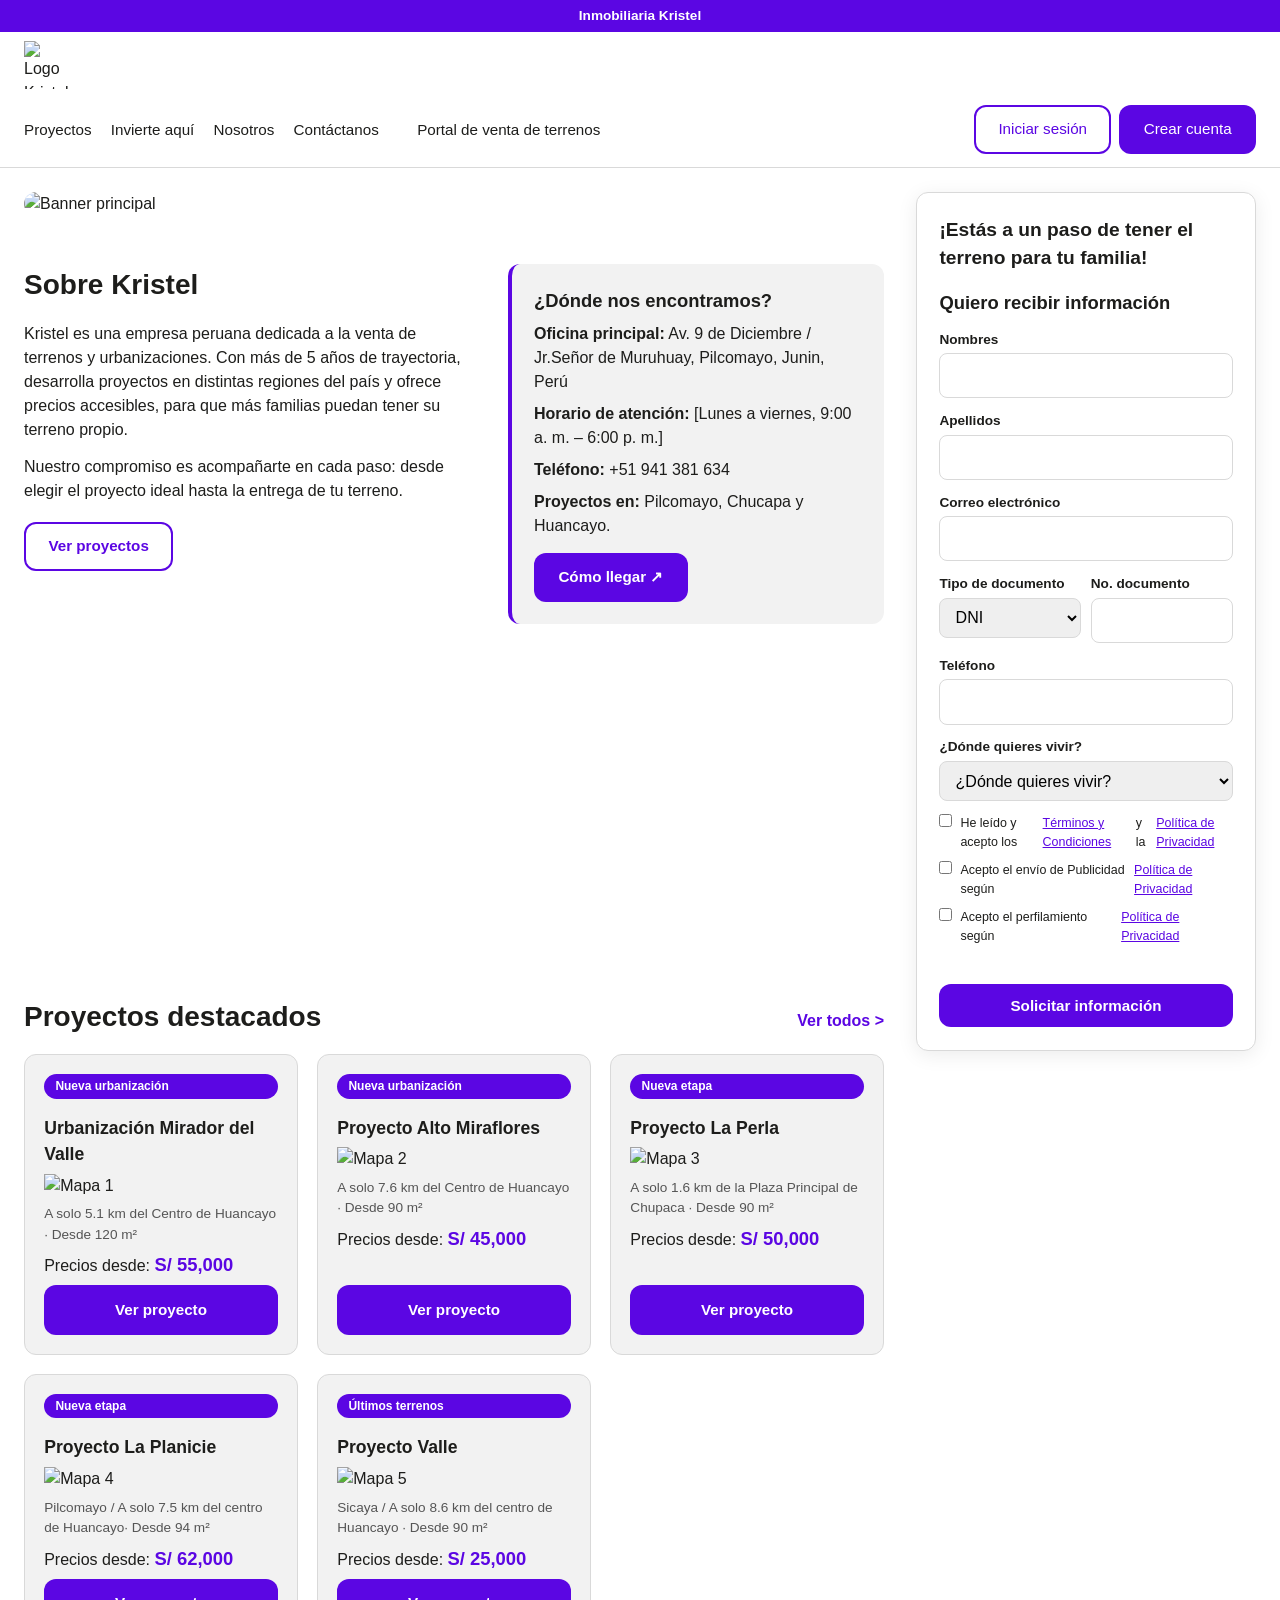
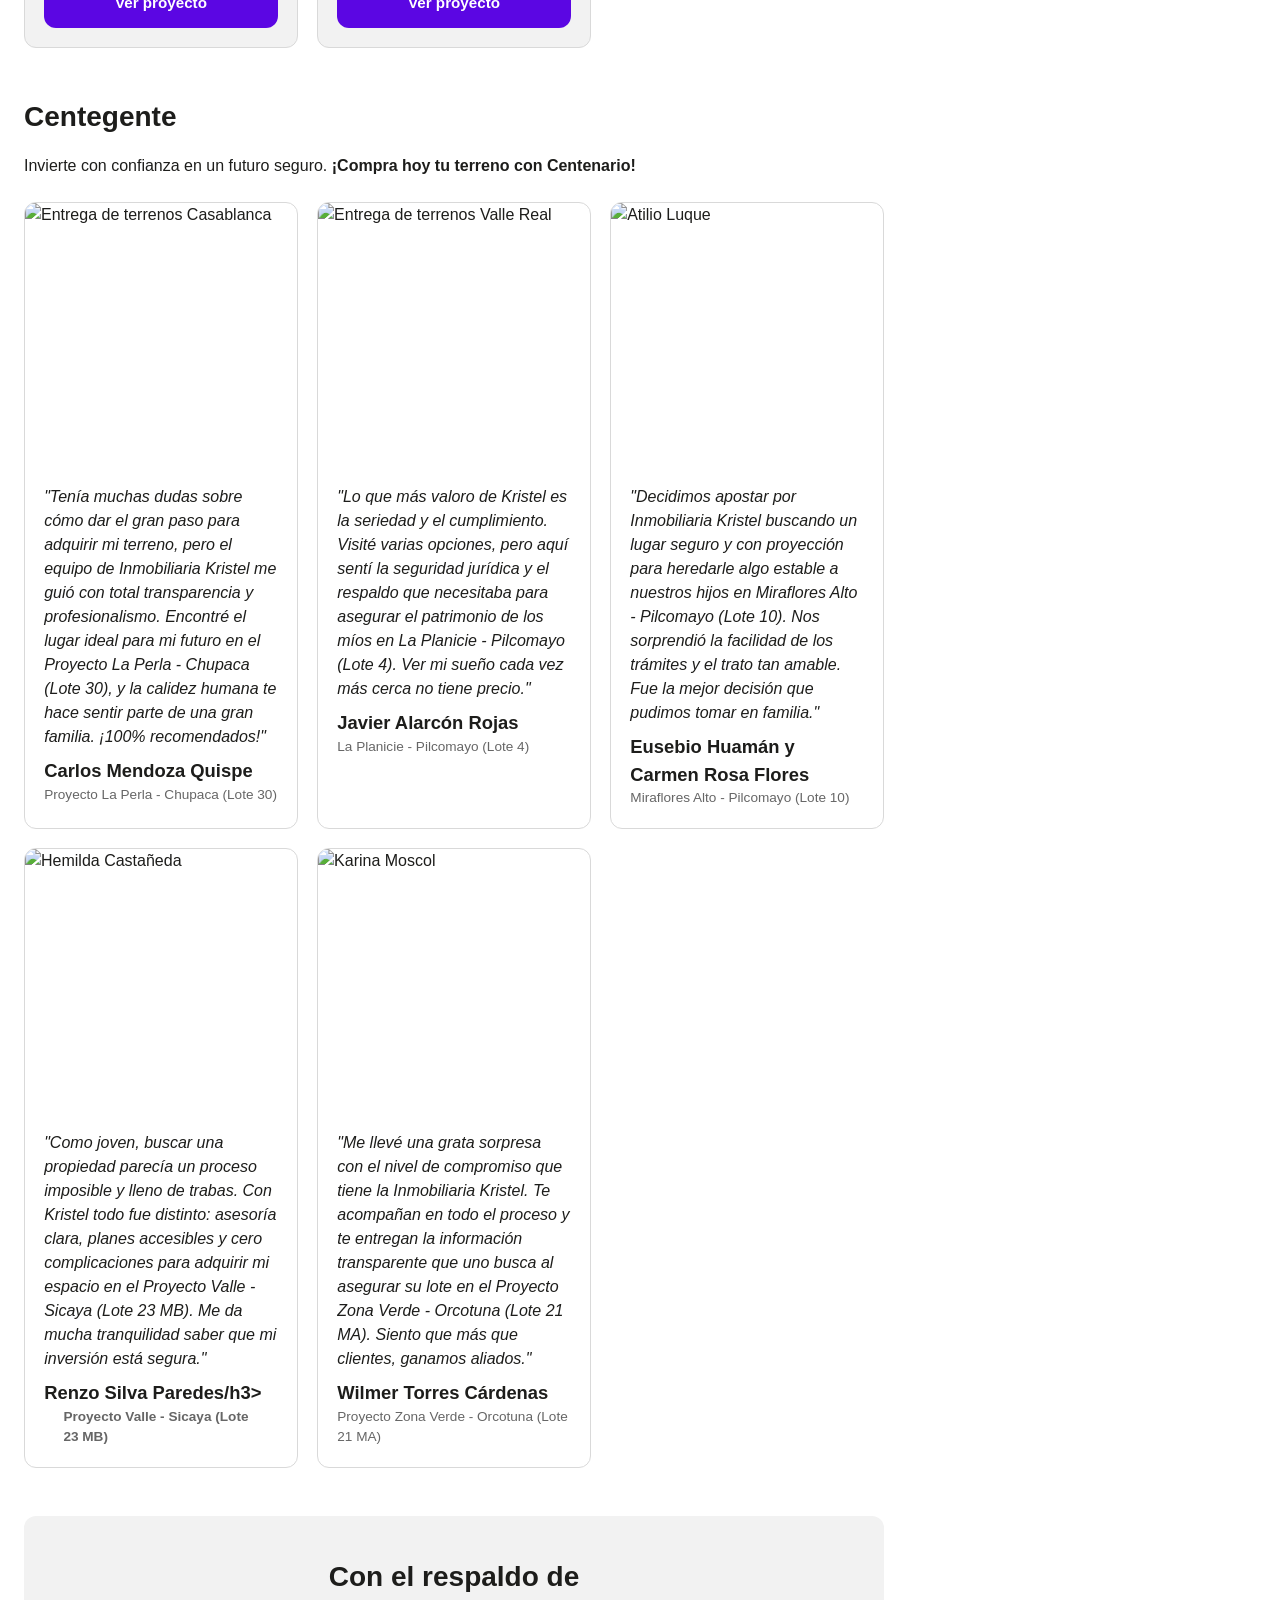
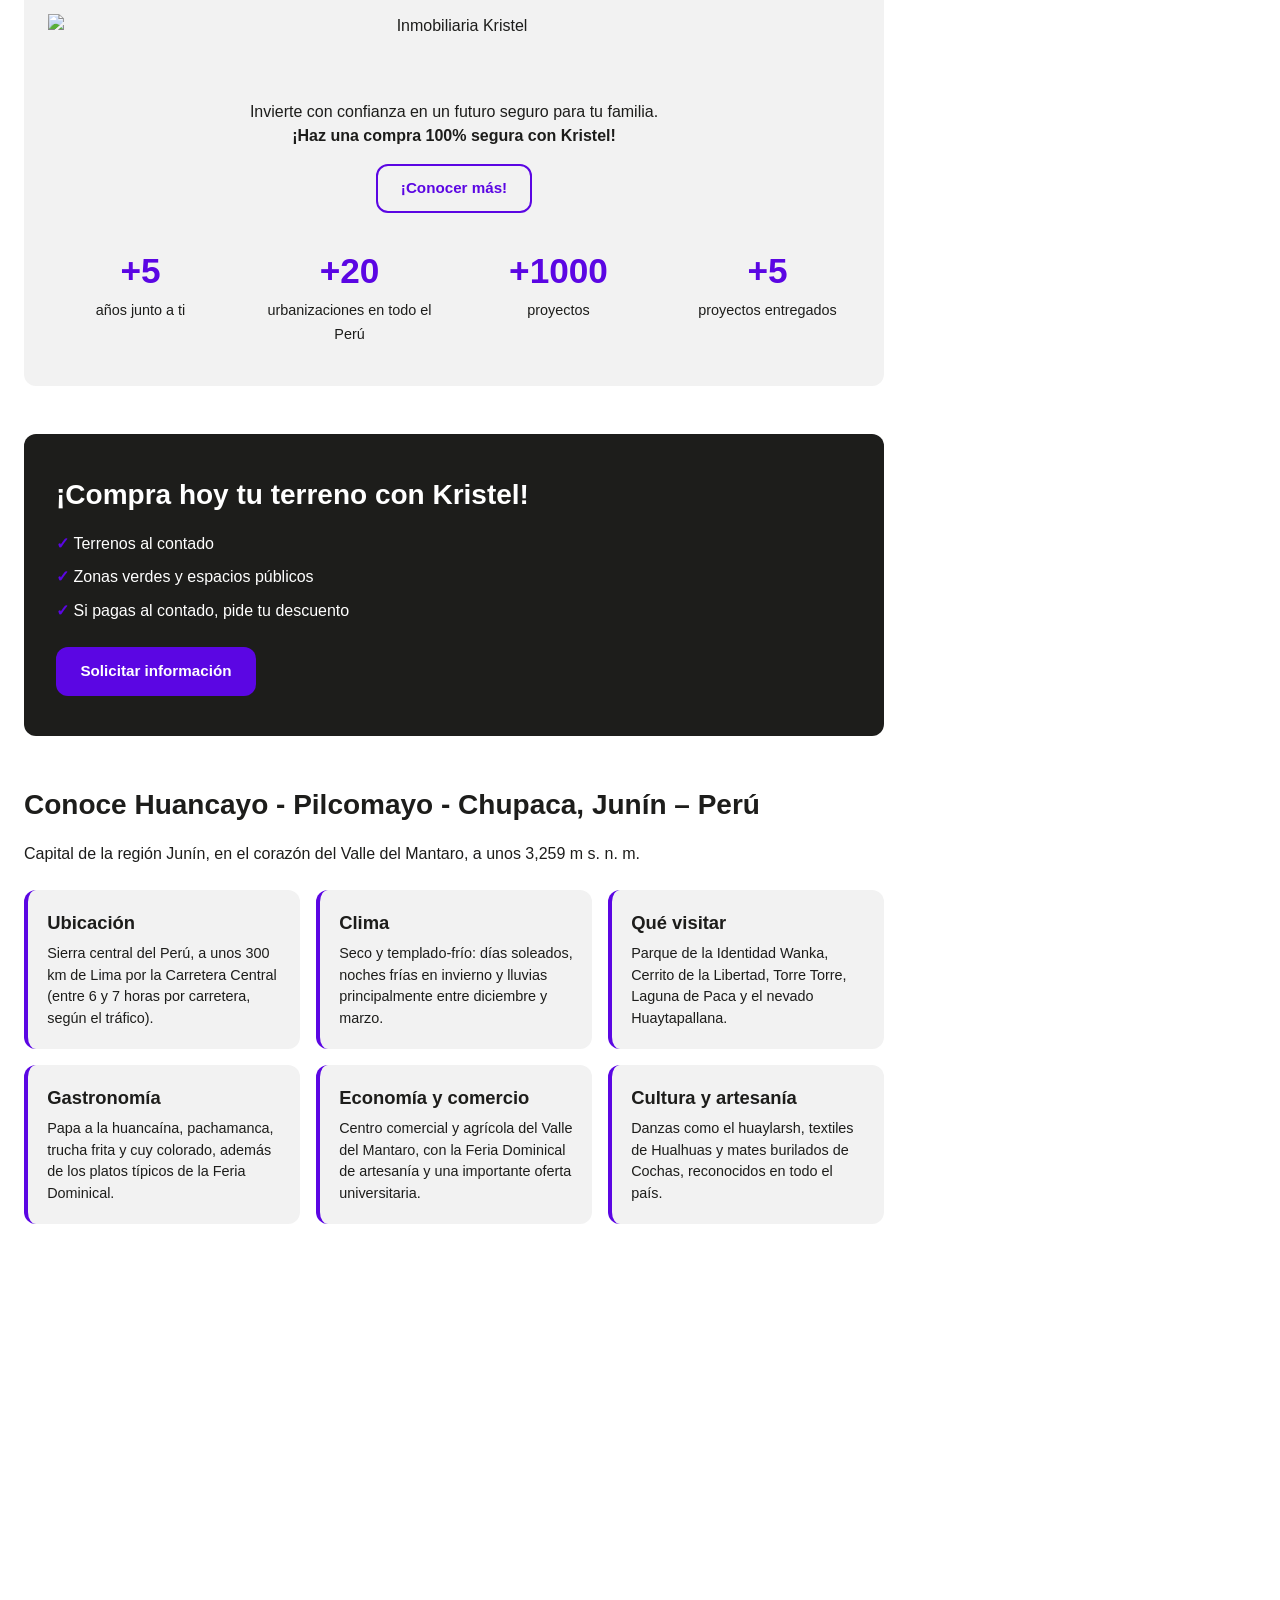
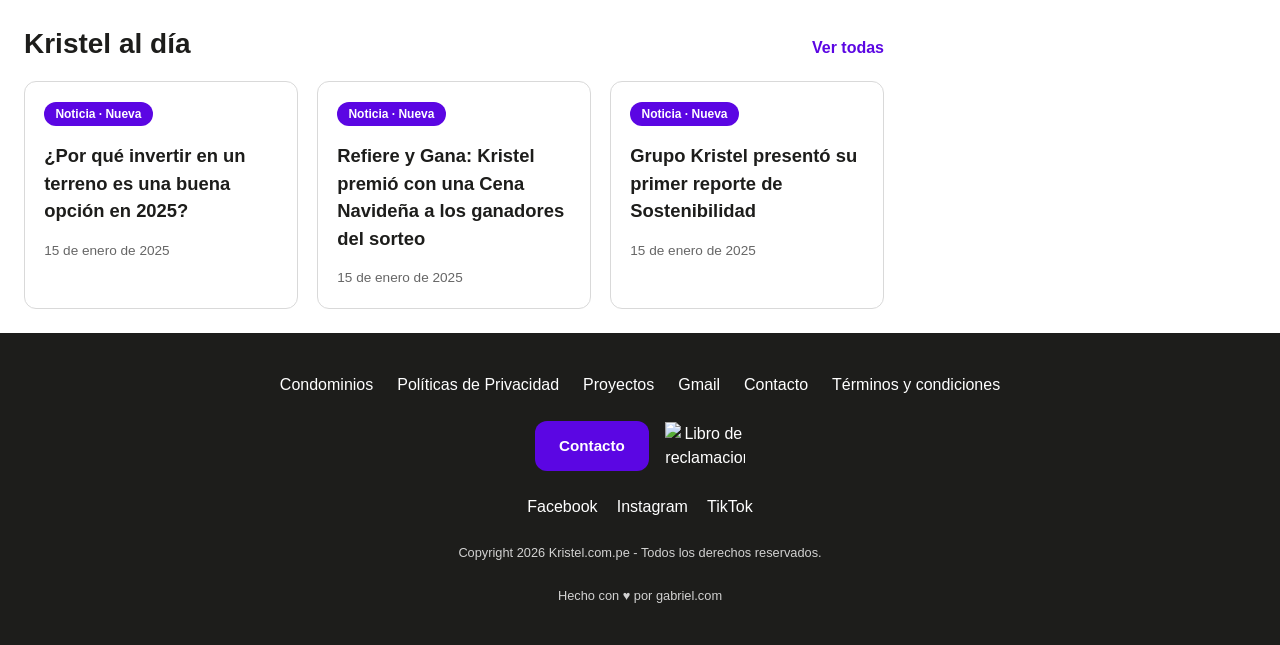
==== index.html @ abc548e9 "Add files via upload" ====
<!DOCTYPE html>
<html lang="es">

<head>
  <meta charset="UTF-8">
  <meta name="viewport" content="width=device-width, initial-scale=1">
  <title>Kristel | Encuentra el Terreno Perfecto para tu Hogar</title>
  <meta name="description" content="¡Busca y encuentra el terreno ideal para construir la casa de tus sueños!">
  <!-- Aquí se enlaza el archivo CSS -->
  <link rel="stylesheet" href="styles.css">
</head>

<body>

  <!-- ============================================================
       1. <header> → CABECERA SUPERIOR
       Parte de arriba de la página: barra promocional + logo.
       En el CSS se controla con: .site-header, .promo-bar, .logo
       ============================================================ -->
  <header class="site-header">

    <!-- 1.1 Barra promocional con el lema "Terrenos con Crédito Directo" -->
    <p class="promo-bar">Inmobiliaria Kristel</p>

    <!-- 1.2 Logo (clic lleva al inicio) -->
    <a class="logo" href="index.html">
      <img src="Assets/Imagenes/logo.png" width="50" height="50" alt="Logo Kristel">
    </a>

    <!-- ============================================================
         2. <nav> → MENÚ DE NAVEGACIÓN PRINCIPAL
         Enlaces a las páginas internas. Cambia el texto o el href
         para editar el menú. CSS: .main-nav, .main-nav a
         ============================================================ -->
    <nav class="main-nav" aria-label="Menú principal">
      <ul>
        <li><a href="proyectos.html">Proyectos</a></li>
        <li><a href="/invierte-aqui/">Invierte aquí</a></li>
        <li><a href="/nosotros/">Nosotros</a></li>
        <li><a href="/contacto/">Contáctanos</a></li>
        <li><a href="/transparencia/"></a></li>
        <li><a href="#">Portal de venta de terrenos</a></li>
      </ul>

      <!-- Botones de acción al final del menú. CSS: .btn, .btn-primary, .btn-outline -->
      <div class="nav-actions">
        <!-- Botones de sesión (los rellena app.js: Iniciar sesión / Crear cuenta / Cerrar sesión) -->
        <span id="nav-session" class="nav-session"></span>
      </div>
    </nav>
  </header>


  <!-- ============================================================
       CONTENEDOR GENERAL: divide la página en 2 columnas
       (izquierda = <main> con las <section>, derecha = <aside>)
       CSS: .layout
       ============================================================ -->
  <div class="layout" id="content">

    <!-- ==========================================================
         <main> → CONTENIDO PRINCIPAL (columna izquierda grande)
         Contiene todas las <section> de la página.
         CSS: .content
         ========================================================== -->
    <main class="content">

      <!-- ========================================================
           3. <section> HERO → BANNER / CARRUSEL PRINCIPAL
           Imágenes grandes de campañas. Cambia las imágenes (src)
           para modificar los banners. CSS: .hero, .hero-slide
           ======================================================== -->
      <section class="hero" aria-label="Banners principales">
        <article class="hero-slide">
          <img src="Assets/Portada/Portada Principal.png" alt="Banner principal" width="50">
        </article>
        <article class="hero-slide">
          <img src="Assets/Portada/Portada 1.png" alt="Campaña internacional">
        </article>
        <article class="hero-slide">
          <img src="Assets/Portada/Portada 2.png" alt="Laderas del Valle">
        </article>
      </section>


      <!-- ========================================================
           4. <section> SOBRE LA EMPRESA → DESCRIPCIÓN Y UBICACIÓN
           Izquierda: breve descripción de Centenario.
           Derecha: dónde se encuentra (dirección, horario, teléfono y mapa).
           Reemplaza los datos entre [CORCHETES] por los reales.
           CSS: .about, .about-text, .about-location, .about-map
           ======================================================== -->
      <section class="about" id="nosotros">

        <!-- 4.1 Descripción de la empresa -->
        <div class="about-text">
          <h2>Sobre Kristel</h2>
          <p>Kristel es una empresa peruana dedicada a la venta de terrenos y urbanizaciones. Con más de 5 años de
            trayectoria, desarrolla proyectos en distintas regiones del país y ofrece precios accesibles, para que más familias puedan tener su terreno propio.</p>
          <p>Nuestro compromiso es acompañarte en cada paso: desde elegir el proyecto ideal hasta la entrega de tu
            terreno.</p>
          <a class="btn btn-outline" href="proyectos.html">Ver proyectos</a>
        </div>

        <!-- 4.2 Ubicación: dirección + botón "Cómo llegar" -->
        <article class="about-location">
          <h3>¿Dónde nos encontramos?</h3>
          <p><strong>Oficina principal:</strong> Av. 9 de Diciembre / Jr.Señor de Muruhuay, Pilcomayo, Junin, Perú</p>
          <p><strong>Horario de atención:</strong> [Lunes a viernes, 9:00 a. m. – 6:00 p. m.]</p>
          <p><strong>Teléfono:</strong> <a href="tel:+51941381634">+51 941 381 634</a></p>
          <p><strong>Proyectos en:</strong> Pilcomayo, Chucapa y Huancayo.</p>
          <!-- Cambia "Lima, Perú" por tu dirección exacta en las 2 líneas siguientes (usa + en lugar de espacios) -->
          <a class="btn btn-primary" href="https://maps.app.goo.gl/7rZfHcP4pFFWTm4w8" target="_blank"
            rel="noopener">Cómo llegar ↗</a>
        </article>

        <!-- 4.3 Mapa de Google Maps -->
        <iframe class="about-map" src="https://www.google.com/maps?q=Av.+9+de+Diciembre+%2F+Jr.Señor+de+Muruhuay,+Pilcomayo,+Junin,+Peru&output=embed" loading="lazy"
          title="Ubicación de Kristel"></iframe>
      </section>


      <!-- ========================================================
           5. <section> PROYECTOS DESTACADOS → TARJETAS DE TERRENOS
           Cada <article> es UNA tarjeta de proyecto (etiqueta,
           nombre, ubicación, área, precio y botón).
           Para añadir un proyecto: copia un <article> completo.
           CSS: .featured, .cards-grid, .project-card, .badge,
                .card-title, .card-meta, .card-price
           ======================================================== -->
      <section class="featured">
        <div class="section-head">
          <h2>Proyectos destacados</h2>
          <a href="proyectos.html">Ver todos &gt;</a>
        </div>

        <div class="cards-grid">

          <!-- Tarjeta 1 -->
          <article class="project-card">
            <span class="badge">Nueva urbanización</span> <!-- Etiqueta de color -->
            <h3 class="card-title">Urbanización Mirador del Valle</h3> <!-- Nombre -->
            <img src="Assets/Imagenes/Urbanización Mirador del Valle.png" alt="Mapa 1">
            <p class="card-meta">A solo 5.1 km del Centro de Huancayo · Desde 120 m²</p> <!-- Ubicación y área -->
            <p class="card-price">Precios desde: <strong>S/ 55,000</strong></p> <!-- Precio -->
            <a class="btn btn-primary" href="proyectos.html">Ver proyecto</a>
          </article>

          <!-- Tarjeta 2 -->
          <article class="project-card">
            <span class="badge">Nueva urbanización</span>
            <h3 class="card-title">Proyecto Alto Miraflores</h3>
            <img src="Assets/Imagenes/Proyecto Alto Miraflores.png" alt="Mapa 2">
            <p class="card-meta">A solo 7.6 km del Centro de Huancayo · Desde 90 m²</p>
            <p class="card-price">Precios desde: <strong>S/ 45,000</strong></p>
            <a class="btn btn-primary" href="proyectos.html">Ver proyecto</a>
          </article>

          <!-- Tarjeta 3 -->
          <article class="project-card">
            <span class="badge">Nueva etapa</span>
            <h3 class="card-title">Proyecto La Perla</h3>
            <img src="Assets/Imagenes/Proyecto La Perla.png" alt="Mapa 3">
            <p class="card-meta">A solo 1.6 km de la Plaza Principal de Chupaca · Desde 90 m²</p>
            <p class="card-price">Precios desde: <strong>S/ 50,000</strong></p>
            <a class="btn btn-primary" href="proyectos.html">Ver proyecto</a>
          </article>

          <!-- Tarjeta 4 -->
          <article class="project-card">
            <span class="badge">Nueva etapa</span>
            <h3 class="card-title">Proyecto La Planicie</h3>
            <img src="Assets/Imagenes/Proyecto La Planicie.png" alt="Mapa 4">
            <p class="card-meta">Pilcomayo / A solo 7.5 km del centro de Huancayo· Desde 94 m²</p>
            <p class="card-price">Precios desde: <strong>S/ 62,000</strong></p>
            <a class="btn btn-primary" href="proyectos.html">Ver proyecto</a>
          </article>

          <!-- Tarjeta 5 -->
          <article class="project-card">
            <span class="badge">Últimos terrenos</span>
            <h3 class="card-title">Proyecto Valle</h3>
            <img src="Assets/Imagenes/Proyecto Valle.png" alt="Mapa 5">
            <p class="card-meta">Sicaya / A solo 8.6 km del centro de Huancayo · Desde 90 m²</p>
            <p class="card-price">Precios desde: <strong>S/ 25,000</strong></p>
            <a class="btn btn-primary" href="proyectos.html">Ver proyecto</a>
          </article>

        </div>
      </section>


      <!-- ========================================================
           6. <section> CENTEGENTE → TESTIMONIOS DE CLIENTES
           Cada <article> es un testimonio (foto, frase, nombre y
           urbanización). CSS: .testimonials, .testimonial, .quote
           ======================================================== -->
      <section class="testimonials">
        <h2>Centegente</h2>
        <p class="section-sub">Invierte con confianza en un futuro seguro. <strong>¡Compra hoy tu terreno con
            Centenario!</strong></p>

        <div class="testimonials-grid">

          <article class="testimonial">
            <img src="Assets/Imagenes/Cliente1.png" alt="Entrega de terrenos Casablanca">
            <blockquote class="quote">"Tenía muchas dudas sobre cómo dar el gran paso para adquirir mi terreno, pero el
              equipo de Inmobiliaria Kristel me guió con total transparencia y profesionalismo. Encontré el lugar ideal
              para mi futuro en el Proyecto La Perla - Chupaca (Lote 30), y la calidez humana te hace sentir parte de
              una gran familia. ¡100% recomendados!"</blockquote>
            <h3>Carlos Mendoza Quispe</h3>
            <p class="testimonial-place">Proyecto La Perla - Chupaca (Lote 30)</p>
          </article>

          <article class="testimonial">
            <img src="Assets/Imagenes/Cliente2.png" alt="Entrega de terrenos Valle Real">
            <blockquote class="quote">"Lo que más valoro de Kristel es la seriedad y el cumplimiento. Visité varias
              opciones, pero aquí sentí la seguridad jurídica y el respaldo que necesitaba para asegurar el patrimonio
              de los míos en La Planicie - Pilcomayo (Lote 4). Ver mi sueño cada vez más cerca no tiene precio."
            </blockquote>
            <h3>Javier Alarcón Rojas</h3>
            <p class="testimonial-place">La Planicie - Pilcomayo (Lote 4)</p>
          </article>

          <article class="testimonial">
            <img src="Assets/Imagenes/Cliente3.png" alt="Atilio Luque">
            <blockquote class="quote">"Decidimos apostar por Inmobiliaria Kristel buscando un lugar seguro y con
              proyección para heredarle algo estable a nuestros hijos en Miraflores Alto - Pilcomayo (Lote 10). Nos
              sorprendió la facilidad de los trámites y el trato tan amable. Fue la mejor decisión que pudimos tomar en
              familia."</blockquote>
            <h3>Eusebio Huamán y Carmen Rosa Flores</h3>
            <p class="testimonial-place">Miraflores Alto - Pilcomayo (Lote 10)</p>
          </article>

          <article class="testimonial">
            <img src="Assets/Imagenes/Cliente4.png" alt="Hemilda Castañeda">
            <blockquote class="quote">"Como joven, buscar una propiedad parecía un proceso imposible y lleno de trabas.
              Con Kristel todo fue distinto: asesoría clara, planes accesibles y cero complicaciones para adquirir mi
              espacio en el Proyecto Valle - Sicaya (Lote 23 MB). Me da mucha tranquilidad saber que mi inversión está
              segura."</blockquote>
            <h3>Renzo Silva Paredes/h3>
              <p class="testimonial-place">Proyecto Valle - Sicaya (Lote 23 MB)</p>
          </article>

          <article class="testimonial">
            <img src="Assets/Imagenes/Cliente5.png" alt="Karina Moscol">
            <blockquote class="quote">"Me llevé una grata sorpresa con el nivel de compromiso que tiene la Inmobiliaria
              Kristel. Te acompañan en todo el proceso y te entregan la información transparente que uno busca al
              asegurar su lote en el Proyecto Zona Verde - Orcotuna (Lote 21 MA). Siento que más que clientes, ganamos
              aliados."</blockquote>
            <h3>Wilmer Torres Cárdenas</h3>
            <p class="testimonial-place">Proyecto Zona Verde - Orcotuna (Lote 21 MA)</p>
          </article>

        </div>
      </section>


      <!-- ========================================================
           7. <section> RESPALDO → "CON EL RESPALDO DE" + CIFRAS
           Logo del grupo, mensaje de confianza y 4 estadísticas.
           CSS: .backing, .stats, .stat
           ======================================================== -->
      <section class="backing">
        <h2>Con el respaldo de</h2>
        <img class="backing-logo" src="Assets/Imagenes/Logo.png" alt="Inmobiliaria Kristel">
        <p>Invierte con confianza en un futuro seguro para tu familia.<br>
          <strong>¡Haz una compra 100% segura con Kristel!</strong>
        </p>
        <a class="btn btn-outline" href="/">¡Conocer más!</a>

        <!-- Cifras: cambia el número (<strong>) y la descripción (<span>) -->
        <div class="stats">
          <article class="stat"><strong>+5</strong><span>años junto a ti</span></article>
          <article class="stat"><strong>+20</strong><span>urbanizaciones en todo el Perú</span></article>
          <article class="stat"><strong>+1000</strong><span>proyectos</span></article>
          <article class="stat"><strong>+5</strong><span>proyectos entregados</span></article>
        </div>
      </section>


      <!-- ========================================================
           8. <section> CTA → LLAMADO A LA ACCIÓN "COMPRA HOY"
           Lista de beneficios + botón. CSS: .cta, .benefits
           ======================================================== -->
      <section class="cta">
        <h2>¡Compra hoy tu terreno con Kristel!</h2>
        <ul class="benefits">
          <li>Terrenos al contado</li>
          <li>Zonas verdes y espacios públicos</li>
          <li>Si pagas al contado, pide tu descuento</li>
        </ul>
        <a class="btn btn-primary" href="#registrate">Solicitar información</a>
      </section>

      <!-- ========================================================
           8.1 <section> HUANCAYO → INFORMACIÓN DE HUANCAYO, JUNÍN, PERÚ
           Cada <article class="info-card"> es un recuadro de datos:
           edita el texto o copia un recuadro para añadir más.
           CSS: .huancayo, .huancayo-grid, .info-card, .mapa-huancayo
           ======================================================== -->
      <section class="huancayo" id="huancayo">
        <h2>Conoce Huancayo - Pilcomayo - Chupaca, Junín – Perú</h2>
        <p class="section-sub">Capital de la región Junín, en el corazón del Valle del Mantaro, a unos 3,259 m s. n. m.
        </p>

        <div class="huancayo-grid">
          <article class="info-card">
            <h3>Ubicación</h3>
            <p>Sierra central del Perú, a unos 300 km de Lima por la Carretera Central (entre 6 y 7 horas por carretera,
              según el tráfico).</p>
          </article>
          <article class="info-card">
            <h3>Clima</h3>
            <p>Seco y templado-frío: días soleados, noches frías en invierno y lluvias principalmente entre diciembre y
              marzo.</p>
          </article>
          <article class="info-card">
            <h3>Qué visitar</h3>
            <p>Parque de la Identidad Wanka, Cerrito de la Libertad, Torre Torre, Laguna de Paca y el nevado
              Huaytapallana.</p>
          </article>
          <article class="info-card">
            <h3>Gastronomía</h3>
            <p>Papa a la huancaína, pachamanca, trucha frita y cuy colorado, además de los platos típicos de la Feria
              Dominical.</p>
          </article>
          <article class="info-card">
            <h3>Economía y comercio</h3>
            <p>Centro comercial y agrícola del Valle del Mantaro, con la Feria Dominical de artesanía y una importante
              oferta universitaria.</p>
          </article>
          <article class="info-card">
            <h3>Cultura y artesanía</h3>
            <p>Danzas como el huaylarsh, textiles de Hualhuas y mates burilados de Cochas, reconocidos en todo el país.
            </p>
          </article>
        </div>

        <!-- Mapa de Huancayo (Google Maps) -->
        <iframe class="mapa-huancayo" src="https://www.google.com/maps?q=Huancayo,+Junin,+Peru&output=embed"
          loading="lazy" title="Mapa de Huancayo, Junín"></iframe>
      </section>


      <!-- ========================================================
           9. <section> BLOG → "CENTENARIO AL DÍA" (NOTICIAS)
           Cada <article> es una noticia. CSS: .news, .news-card
           ======================================================== -->
      <section class="news">
        <div class="section-head">
          <h2>Kristel al día</h2>
          <a href="/blog">Ver todas</a>
        </div>

        <div class="news-grid">
          <article class="news-card">
            <span class="badge">Noticia · Nueva</span>
            <h3><a href="/por-que-invertir-en-un-terreno-es-una-buena-opcion-en-2025/">¿Por qué invertir en un terreno
                es una buena opción en 2025?</a></h3>
            <time datetime="2025-01-15">15 de enero de 2025</time>
          </article>

          <article class="news-card">
            <span class="badge">Noticia · Nueva</span>
            <h3><a
                href="/refiere-y-gana-kristel-premio-con-una-cena-navidena-a-los-ganadores-del-sorteo-del-programa-referidos/">Refiere
                y Gana: Kristel premió con una Cena Navideña a los ganadores del sorteo</a></h3>
            <time datetime="2025-01-15">15 de enero de 2025</time>
          </article>

          <article class="news-card">
            <span class="badge">Noticia · Nueva</span>
            <h3><a
                href="/grupo-kristel-presento-su-primer-reporte-de-sostenibilidad-un-hito-en-el-inicio-de-un-camino-aun-mas-ambicioso/">Grupo
                Kristel presentó su primer reporte de Sostenibilidad</a></h3>
            <time datetime="2025-01-15">15 de enero de 2025</time>
          </article>
        </div>
      </section>

    </main>


    <!-- ==========================================================
         10. <aside> → BARRA LATERAL DERECHA: FORMULARIO
         "Quiero recibir información". En la web real aparece sobre
         el banner. Se queda fija al bajar (sticky).
         CSS: .sidebar, .lead-form, .form-field, .form-check
         ========================================================== -->
    <aside class="sidebar" id="registrate">
      <article class="lead-form-box">
        <h2>¡Estás a un paso de tener el terreno para tu familia!</h2>

        <!-- PASO 1: datos personales -->
        <form class="lead-form" id="form-solicitud" action="#" method="post">
          <h3>Quiero recibir información</h3>

          <div class="form-field">
            <label for="nombres">Nombres</label>
            <input type="text" id="nombres" name="nombres" required>
          </div>

          <div class="form-field">
            <label for="apellidos">Apellidos</label>
            <input type="text" id="apellidos" name="apellidos" required>
          </div>

          <div class="form-field">
            <label for="correo">Correo electrónico</label>
            <input type="email" id="correo" name="correo" required>
          </div>

          <div class="form-row">
            <div class="form-field">
              <label for="tipo-doc">Tipo de documento</label>
              <select id="tipo-doc" name="tipo-doc">
                <option>DNI</option>
                <option>CARNET DE EXTRANJERÍA</option>
                <option>Pasaporte</option>
                <option>P.T.P.</option>
              </select>
            </div>
            <div class="form-field">
              <label for="documento">No. documento</label>
              <input type="text" id="documento" name="documento" required>
            </div>
          </div>

          <div class="form-field">
            <label for="telefono">Teléfono</label>
            <input type="tel" id="telefono" name="telefono" required>
          </div>

          <div class="form-field">
            <label for="lugar">¿Dónde quieres vivir?</label>
            <select id="lugar" name="lugar">
              <option value="">¿Dónde quieres vivir?</option>
              <option>Pilcomayo (Km75) - Proyecto La Planicie</option>
              <option>Chupaca (Km77.5) - Proyecto valle</option>
              <option>Huancayo (Km78) - Proyecto Mirador del Valle</option>
            </select>
          </div>

          <!-- Casillas legales -->
          <label class="form-check">
            <input type="checkbox" name="terminos" required>
            He leído y acepto los <a href="terminos.html">Términos y Condiciones</a> y
            la <a href="terminos.html">Política de Privacidad</a>
          </label>

          <label class="form-check">
            <input type="checkbox" name="publicidad">
            Acepto el envío de Publicidad según <a href="terminos.html">Política de
              Privacidad</a>
          </label>

          <label class="form-check">
            <input type="checkbox" name="perfilamiento">
            Acepto el perfilamiento según <a href="terminos.html">Política de
              Privacidad</a>
          </label>

          <p class="msg" id="msg-solicitud" role="status"></p>
          <button type="submit" class="btn btn-primary btn-block">Solicitar información</button>
        </form>

      </article>
    </aside>

  </div><!-- /.layout -->


  <!-- ============================================================
       11. <footer> → PIE DE PÁGINA
       Enlaces útiles, redes sociales, libro de reclamaciones y
       derechos de autor. CSS: .site-footer, .footer-links,
       .social, .copyright
       ============================================================ -->
  <footer class="site-footer">

    <!-- 11.1 Enlaces del pie -->
    <nav class="footer-links" aria-label="Enlaces del pie de página">
      <ul>
        <li><a href="proyectos.html">Condominios</a></li>
        <li><a href="terminos.html">Políticas de Privacidad</a></li>
        <li><a href="proyectos.html">Proyectos</a></li>
        <li><a href="mailto:qmagaly113@gmail.com">Gmail</a></li>
        <li><a href="tel:+51941381634">Contacto</a></li>
        <li><a href="terminos.html">Términos y condiciones</a></li>
      </ul>
    </nav>

    <!-- 11.2 Botón contacto + Libro de reclamaciones -->
    <div class="footer-actions">
      <a class="btn btn-primary" href="tel:+51941381634">Contacto</a>
      <a href="terminos.html">
        <img src="https://centenario.com.pe/wp-content/uploads/2025/03/libro-reclamaciones.png"
          alt="Libro de reclamaciones" width="80 px">
      </a>
    </div>

    <!-- 11.3 Redes sociales -->
    <div class="social">
      <a href="https://www.facebook.com/share/1HGyetrwru/">Facebook</a>
      <a href="#">Instagram</a>
      <a href="https://www.tiktok.com/@kristelinmobiliaria?_r=1&_t=ZS-9AurXd7ms5q">TikTok</a>
    </div>

    <!-- 11.4 Derechos de autor y créditos -->
    <p class="copyright">Copyright 2026 Kristel.com.pe - Todos los derechos reservados.</p>
    <p class="copyright">Hecho con ♥ por gabriel.com</p>
  </footer>

  <script src="app.js"></script>
</body>

</html>
---- styles.css ----
/* ==================================================================
   styles.css — Estilos de la página Centenario (reconstrucción)
   Cada bloque indica QUÉ es y A QUÉ PARTE DEL HTML afecta.
   Los colores y medidas principales están en las VARIABLES (:root):
   cámbialas ahí y se actualiza toda la página.
   ================================================================== */


/* ------------------------------------------------------------------
   0. VARIABLES GLOBALES  →  afecta a TODA la página
   Cambia aquí colores, tipografía y ancho. (Los valores son
   aproximados: ajústalos a los colores exactos de tu marca.)
   ------------------------------------------------------------------ */
:root {
  --color-primario: #5b06e3;      /* Botones principales y acentos */
  --color-primario-hover: #5b06e3;/* Botón principal al pasar el mouse */
  --color-oscuro: #1d1d1b;        /* Texto principal y footer */
  --color-gris: #f2f2f2;          /* Fondos suaves (secciones, tarjetas) */
  --color-borde: #d9d9d9;         /* Líneas y bordes */
  --color-blanco: #ffffff;
  --fuente: "Poppins", "Segoe UI", Arial, sans-serif;
  --ancho-max: 1280px;            /* Ancho máximo del contenido */
  --radio: 12px;                  /* Redondeo de tarjetas y botones */
}


/* ------------------------------------------------------------------
   1. RESET Y BASE  →  afecta a <html>, <body> y todos los elementos
   Quita márgenes por defecto y define la tipografía general.
   ------------------------------------------------------------------ */
*, *::before, *::after { box-sizing: border-box; margin: 0; padding: 0; }

body {
  font-family: var(--fuente);
  color: var(--color-oscuro);
  background: var(--color-blanco);
  line-height: 1.5;
}

img { max-width: 100%; height: auto; display: block; }
a   { color: inherit; text-decoration: none; }
ul  { list-style: none; }

h2 { font-size: 1.75rem; margin-bottom: 1rem; }  /* Títulos de sección */
h3 { font-size: 1.15rem; }                       /* Títulos de tarjeta */


/* ------------------------------------------------------------------
   2. BOTONES  →  afecta a todos los <a class="btn"> y <button class="btn">
   (menú, tarjetas, formulario, CTA y footer)
   ------------------------------------------------------------------ */
.btn {
  display: inline-block;
  padding: 0.7rem 1.4rem;
  border-radius: var(--radio);
  font-weight: 600;
  font-size: 0.95rem;
  border: 2px solid transparent;
  cursor: pointer;
  text-align: center;
  transition: background 0.2s, color 0.2s;
}
.btn-primary { background: var(--color-primario); color: var(--color-blanco); }
.btn-primary:hover { background: var(--color-primario-hover); }

.btn-outline { background: transparent; color: var(--color-primario); border-color: var(--color-primario); }
.btn-outline:hover { background: var(--color-primario); color: var(--color-blanco); }

.btn-block { display: block; width: 100%; }   /* Botón de ancho completo (formulario) */


/* ------------------------------------------------------------------
   3. ENCABEZADOS DE SECCIÓN  →  <div class="section-head">
   Fila con el título a la izquierda y "Ver todos" a la derecha.
   ------------------------------------------------------------------ */
.section-head {
  display: flex;
  justify-content: space-between;
  align-items: baseline;
  gap: 1rem;
}
.section-head a { color: var(--color-primario); font-weight: 600; }
.section-sub   { margin-bottom: 1.5rem; }


/* ------------------------------------------------------------------
   4. ETIQUETAS (badges)  →  <span class="badge">
   Las etiquetas "Nueva etapa", "Últimos terrenos", "Agotado", etc.
   ------------------------------------------------------------------ */
.badge {
  display: inline-block;
  padding: 0.2rem 0.7rem;
  border-radius: 999px;
  background: var(--color-primario);
  color: var(--color-blanco);
  font-size: 0.75rem;
  font-weight: 600;
  margin-bottom: 0.6rem;
}
.badge-sold { background: #777; }   /* Etiqueta gris para "Agotado" */


/* ==================================================================
   5. <header class="site-header"> → CABECERA
   ================================================================== */
.site-header {
  position: sticky;      /* Se queda fija arriba al hacer scroll */
  top: 0;
  z-index: 100;
  background: var(--color-blanco);
  border-bottom: 1px solid var(--color-borde);
}

/* 5.1 Barra promocional "Terrenos con Crédito Directo" */
.promo-bar {
  background: var(--color-primario);
  color: var(--color-blanco);
  text-align: center;
  font-size: 0.85rem;
  font-weight: 600;
  padding: 0.35rem 1rem;
}

/* 5.2 Logo */
.logo { display: inline-block; padding: 0.6rem 1.5rem; }
.logo img { height: 48px; width: auto; }


/* ==================================================================
   6. <nav class="main-nav"> → MENÚ PRINCIPAL
   ================================================================== */
.main-nav {
  display: flex;
  flex-wrap: wrap;
  align-items: center;
  justify-content: space-between;
  gap: 1rem;
  padding: 0 1.5rem 0.8rem;
}
.main-nav ul { display: flex; flex-wrap: wrap; gap: 1.2rem; }   /* Enlaces en fila */
.main-nav a  { font-weight: 500; font-size: 0.95rem; }
.main-nav ul a:hover { color: var(--color-primario); }

/* Botones "Paga tu 1ra Cuota" y "¡Regístrate AQUÍ!" */
.nav-actions { display: flex; gap: 0.6rem; }


/* ==================================================================
   7. .layout → CONTENEDOR DE 2 COLUMNAS
   Izquierda: <main class="content">  |  Derecha: <aside class="sidebar">
   ================================================================== */
.layout {
  max-width: var(--ancho-max);
  margin: 0 auto;
  padding: 1.5rem;
  display: grid;
  grid-template-columns: minmax(0, 1fr) 340px;   /* contenido flexible + 340px de lateral */
  gap: 2rem;
  align-items: start;
}

.content { display: flex; flex-direction: column; gap: 3rem; }  /* Espacio entre secciones */


/* ==================================================================
   8. <section class="hero"> → BANNERS PRINCIPALES
   Las imágenes se muestran una a una, deslizando horizontalmente.
   (Para un carrusel automático necesitarías JavaScript o una librería.)
   ================================================================== */
.hero {
  display: flex;
  overflow-x: auto;
  scroll-snap-type: x mandatory;   /* Cada banner "encaja" al deslizar */
  border-radius: var(--radio);
}
.hero-slide { flex: 0 0 100%; scroll-snap-align: start; }
.hero-slide img { width: 100%; object-fit: cover; }


/* ==================================================================
   9. <section class="about"> → SOBRE LA EMPRESA Y UBICACIÓN
   Texto a la izquierda, datos de ubicación a la derecha y mapa abajo.
   ================================================================== */
.about {
  display: grid;
  grid-template-columns: 1.2fr 1fr;      /* texto un poco más ancho que la ubicación */
  gap: 1.5rem 2rem;
  align-items: start;
}

/* 4.1 Descripción de la empresa  →  <div class="about-text"> */
.about-text p { margin-bottom: 0.8rem; }
.about-text .btn { margin-top: 0.4rem; }

/* 4.2 Recuadro de ubicación  →  <article class="about-location"> */
.about-location {
  background: var(--color-gris);
  border-left: 4px solid var(--color-primario);
  border-radius: var(--radio);
  padding: 1.4rem;
  display: grid;
  gap: 0.5rem;
}
.about-location .btn { justify-self: start; margin-top: 0.4rem; }   /* Botón "Cómo llegar" */

/* 4.3 Mapa de Google Maps  →  <iframe class="about-map"> */
.about-map {
  grid-column: 1 / -1;                   /* Ocupa todo el ancho, debajo de las 2 columnas */
  width: 100%;
  height: 300px;
  border: 0;

  border-radius: var(--radio);
}

/* En celular: una sola columna */
@media (max-width: 760px) {
  .about { grid-template-columns: 1fr; }
}


/* ==================================================================
   10. <section class="featured"> → PROYECTOS DESTACADOS
   ================================================================== */
.cards-grid {
  display: grid;
  grid-template-columns: repeat(auto-fill, minmax(240px, 1fr));  /* Se adapta al ancho */
  gap: 1.2rem;
}

/* Cada tarjeta de proyecto = <article class="project-card"> */
.project-card {
  display: flex;
  flex-direction: column;
  gap: 0.4rem;
  padding: 1.2rem;
  background: var(--color-gris);
  border: 1px solid var(--color-borde);
  border-radius: var(--radio);
}
.project-card .btn { margin-top: auto; }          /* Empuja el botón al fondo de la tarjeta */
.project-card.is-sold { opacity: 0.6; }           /* Tarjeta agotada, más apagada */

.card-title { font-size: 1.1rem; }                /* Nombre del proyecto */
.card-meta  { font-size: 0.85rem; color: #555; }  /* Ubicación y m² */
.card-price strong { color: var(--color-primario); font-size: 1.15rem; }  /* Precio */


/* ==================================================================
   11. <section class="testimonials"> → CENTEGENTE (TESTIMONIOS)
   ================================================================== */
.testimonials-grid {
  display: grid;
  grid-template-columns: repeat(auto-fill, minmax(260px, 1fr));
  gap: 1.2rem;
}
.testimonial {
  background: var(--color-blanco);
  border: 1px solid var(--color-borde);
  border-radius: var(--radio);
  overflow: hidden;                 /* Recorta la foto con las esquinas redondeadas */
  padding-bottom: 1.2rem;
}
.testimonial img { width: 100%; height: 266px; object-fit: cover; }  /* Foto del cliente */
.quote { padding: 1rem 1.2rem 0.5rem; font-style: italic; }           /* Frase */
.testimonial h3,
.testimonial-place { padding: 0 1.2rem; }
.testimonial-place { font-size: 0.85rem; color: #666; }               /* Urbanización */


/* ==================================================================
   12. <section class="backing"> → RESPALDO + ESTADÍSTICAS
   ================================================================== */
.backing {
  text-align: center;
  background: var(--color-gris);
  border-radius: var(--radio);
  padding: 2.5rem 1.5rem;
}
.backing-logo { height: 70px; width: auto; margin: 0 auto 1rem; }
.backing .btn { margin-top: 1rem; }

/* Las 4 cifras: +96 años, +25 urbanizaciones, etc. */
.stats {
  display: grid;
  grid-template-columns: repeat(auto-fit, minmax(150px, 1fr));
  gap: 1.5rem;
  margin-top: 2rem;
}
.stat strong { display: block; font-size: 2.2rem; color: var(--color-primario); }  /* Número grande */
.stat span   { font-size: 0.9rem; }                                                /* Descripción */


/* ==================================================================
   13. <section class="cta"> → "¡COMPRA HOY TU TERRENO!"
   Bloque oscuro con beneficios y botón.
   ================================================================== */
.cta {
  background: var(--color-oscuro);
  color: var(--color-blanco);
  border-radius: var(--radio);
  padding: 2.5rem 2rem;
}
.benefits { margin: 1rem 0 1.5rem; display: grid; gap: 0.6rem; }
.benefits li::before { content: "✓ "; color: var(--color-primario); font-weight: 700; } /* Check antes de cada beneficio */


/* ==================================================================
   14. <section class="news"> → CENTENARIO AL DÍA (BLOG)
   ================================================================== */
.news-grid {
  display: grid;
  grid-template-columns: repeat(auto-fill, minmax(260px, 1fr));
  gap: 1.2rem;
}
.news-card {
  padding: 1.2rem;
  border: 1px solid var(--color-borde);
  border-radius: var(--radio);
}
.news-card h3 { margin: 0.4rem 0 0.8rem; }
.news-card h3 a:hover { color: var(--color-primario); }
.news-card time { font-size: 0.85rem; color: #666; }


/* ==================================================================
   15. <aside class="sidebar"> → FORMULARIO LATERAL
   Se queda visible mientras bajas por la página (sticky).
   ================================================================== */
.sidebar {
  position: sticky;
  top: 140px;                       /* Distancia al borde superior (ajusta según el alto del header) */
}
.lead-form-box {
  background: var(--color-blanco);
  border: 1px solid var(--color-borde);
  border-radius: var(--radio);
  padding: 1.4rem;
  box-shadow: 0 4px 20px rgba(0, 0, 0, 0.08);
}
.lead-form-box > h2 { font-size: 1.2rem; }          /* "¡Estás a un paso de tener el terreno…!" */
.lead-form h3 { margin-bottom: 0.8rem; }            /* "Quiero recibir información" */

.form-field { display: flex; flex-direction: column; margin-bottom: 0.8rem; }
.form-field label { font-size: 0.85rem; font-weight: 600; margin-bottom: 0.2rem; }
.form-field input,
.form-field select {
  padding: 0.6rem 0.7rem;
  border: 1px solid var(--color-borde);
  border-radius: 8px;
  font: inherit;
  width: 100%;
}
.form-field input:focus,
.form-field select:focus { outline: 2px solid var(--color-primario); border-color: transparent; }

/* Tipo de documento + número, lado a lado */
.form-row { display: grid; grid-template-columns: 1fr 1fr; gap: 0.6rem; }

/* Casillas de términos, publicidad y perfilamiento */
.form-check {
  display: flex;
  gap: 0.5rem;
  align-items: flex-start;
  font-size: 0.78rem;
  margin-bottom: 0.6rem;
}
.form-check a { color: var(--color-primario); text-decoration: underline; }

/* Paso 2 (código SMS y horario) */
.lead-step-2 { display: grid; gap: 0.7rem; margin-top: 1rem; }


/* ==================================================================
   16. <footer class="site-footer"> → PIE DE PÁGINA
   ================================================================== */
.site-footer {
  background: var(--color-oscuro);
  color: var(--color-blanco);
  padding: 2.5rem 1.5rem;
  display: grid;
  gap: 1.5rem;
  justify-items: center;
  text-align: center;
}
.footer-links ul { display: flex; flex-wrap: wrap; justify-content: center; gap: 0.8rem 1.5rem; }
.footer-links a:hover,
.social a:hover { color: var(--color-primario); }

.footer-actions { display: flex; align-items: center; gap: 1rem; }  /* Botón Contacto + Libro de reclamaciones */
.social { display: flex; gap: 1.2rem; }                              /* Redes sociales */
.copyright { font-size: 0.8rem; opacity: 0.8; }                      /* Derechos de autor */


/* ==================================================================
   17. RESPONSIVE (CELULARES Y TABLETS)
   Cuando la pantalla es pequeña, el lateral baja debajo del contenido.
   ================================================================== */
@media (max-width: 960px) {
  .layout  { grid-template-columns: 1fr; }   /* 1 sola columna */
  .sidebar { position: static; }             /* El formulario deja de ser fijo */
  .main-nav { flex-direction: column; align-items: flex-start; }
}

@media (max-width: 560px) {
  h2 { font-size: 1.4rem; }
  .form-row { grid-template-columns: 1fr; }
  .section-head { flex-direction: column; align-items: flex-start; }
}


/* ==================================================================
   18. SESIÓN EN EL MENÚ  →  <span id="nav-session" class="nav-session">
   Botones "Iniciar sesión / Crear cuenta / Cerrar sesión" (los pone app.js)
   ================================================================== */
.nav-session { display: flex; flex-wrap: wrap; align-items: center; gap: 0.5rem; }
.nav-user { font-size: 0.85rem; font-weight: 600; }


/* ==================================================================
   19. MENSAJES  →  <p class="msg"> (formulario de solicitud, registro y login)
   ================================================================== */
.msg { font-size: 0.85rem; margin: 0.4rem 0 0.8rem; min-height: 1.2em; }
.msg-ok    { color: #12803c; }
.msg-error { color: #c0182b; }


/* ==================================================================
   20. REGISTRO E INICIO DE SESIÓN  →  <main class="auth-page"> / <section class="auth-box">
   Caja centrada de registro.html y login.html.
   ================================================================== */
.auth-page { display: flex; justify-content: center; padding: 3rem 1.5rem; background: var(--color-gris); min-height: 70vh; }
.auth-box {
  width: 100%; max-width: 420px; align-self: flex-start;
  background: var(--color-blanco); border: 1px solid var(--color-borde);
  border-radius: var(--radio); padding: 2rem; box-shadow: 0 4px 20px rgba(0, 0, 0, 0.08);
}
.auth-box h1 { font-size: 1.6rem; margin-bottom: 1.2rem; }
.auth-alt { margin-top: 1rem; font-size: 0.9rem; text-align: center; }
.auth-alt a { color: var(--color-primario); font-weight: 600; }


/* ==================================================================
   21. PANEL DEL ADMINISTRADOR  →  admin.html (<main class="admin-page">)
   Contadores, filtro y tabla de solicitudes.
   ================================================================== */
.admin-page { max-width: var(--ancho-max); margin: 0 auto; padding: 2rem 1.5rem; }
.admin-page h1 { margin-bottom: 1.2rem; }
.admin-stats { display: grid; grid-template-columns: repeat(3, 1fr); gap: 1rem; margin-bottom: 1.5rem; }
.admin-stats .stat { background: var(--color-gris); border-radius: var(--radio); padding: 1rem; text-align: center; }
.admin-filtro { display: flex; align-items: center; gap: 0.6rem; margin-bottom: 1rem; }
.admin-filtro select { padding: 0.5rem; border: 1px solid var(--color-borde); border-radius: 8px; font: inherit; }

.table-wrap { overflow-x: auto; border: 1px solid var(--color-borde); border-radius: var(--radio); }   /* Scroll lateral en celular */
.tabla { width: 100%; border-collapse: collapse; font-size: 0.88rem; }
.tabla th { background: var(--color-oscuro); color: var(--color-blanco); text-align: left; padding: 0.7rem; white-space: nowrap; }
.tabla td { padding: 0.7rem; border-top: 1px solid var(--color-borde); vertical-align: middle; }
.tabla .vacio { text-align: center; padding: 2rem; color: #777; }
.fila-atendida { background: #f4fbf6; }                        /* Fila verde suave cuando ya fue atendida */
.acciones { display: flex; gap: 0.4rem; flex-wrap: wrap; }

.estado { display: inline-block; padding: 0.15rem 0.7rem; border-radius: 999px; font-size: 0.78rem; font-weight: 600; }
.estado-pend { background: #fff1d6; color: #8a5a00; }          /* Etiqueta "Pendiente" */
.estado-ok   { background: #d9f4e2; color: #12803c; }          /* Etiqueta "Atendida" */

.btn-sm { padding: 0.35rem 0.7rem; font-size: 0.78rem; border-radius: 8px; }
.btn-borrar { background: transparent; color: #c0182b; border-color: #c0182b; }
.btn-borrar:hover { background: #c0182b; color: var(--color-blanco); }


/* ==================================================================
   22. PÁGINA DE PROYECTOS  →  proyectos.html
   Tarjeta: imagen → botón "Descargar plano PDF" → dirección y Google Maps
   ================================================================== */
.proyectos-page { max-width: var(--ancho-max); margin: 0 auto; padding: 2rem 1.5rem; }
.proyectos-page h1 { margin-bottom: 0.4rem; }
.plano-grid { display: grid; grid-template-columns: repeat(auto-fill, minmax(300px, 1fr)); gap: 1.5rem; }
.plano-card { border: 1px solid var(--color-borde); border-radius: var(--radio); overflow: hidden; background: var(--color-blanco); }
.plano-card > img { width: 100%; height: 210px; object-fit: cover; }     /* Foto del terreno */
.plano-body { padding: 1.2rem; display: grid; gap: 0.6rem; }
.direccion { font-size: 0.88rem; }                                       /* Texto de la dirección */
.maps-link { color: var(--color-primario); font-weight: 600; font-size: 0.9rem; }
.mapa { width: 100%; height: 200px; border: 0; border-radius: 8px; }     /* Mapa incrustado */


/* ==================================================================
   23. HUANCAYO  →  <section class="huancayo"> en index.html
   ================================================================== */
.huancayo-grid { display: grid; grid-template-columns: repeat(auto-fill, minmax(240px, 1fr)); gap: 1rem; margin-bottom: 1.5rem; }
.info-card { background: var(--color-gris); border-radius: var(--radio); padding: 1.2rem; border-left: 4px solid var(--color-primario); }
.info-card h3 { margin-bottom: 0.4rem; }
.info-card p { font-size: 0.9rem; }
.mapa-huancayo { width: 100%; height: 320px; border: 0; border-radius: var(--radio); }


@media (max-width: 560px) {
  .admin-stats { grid-template-columns: 1fr; }
}
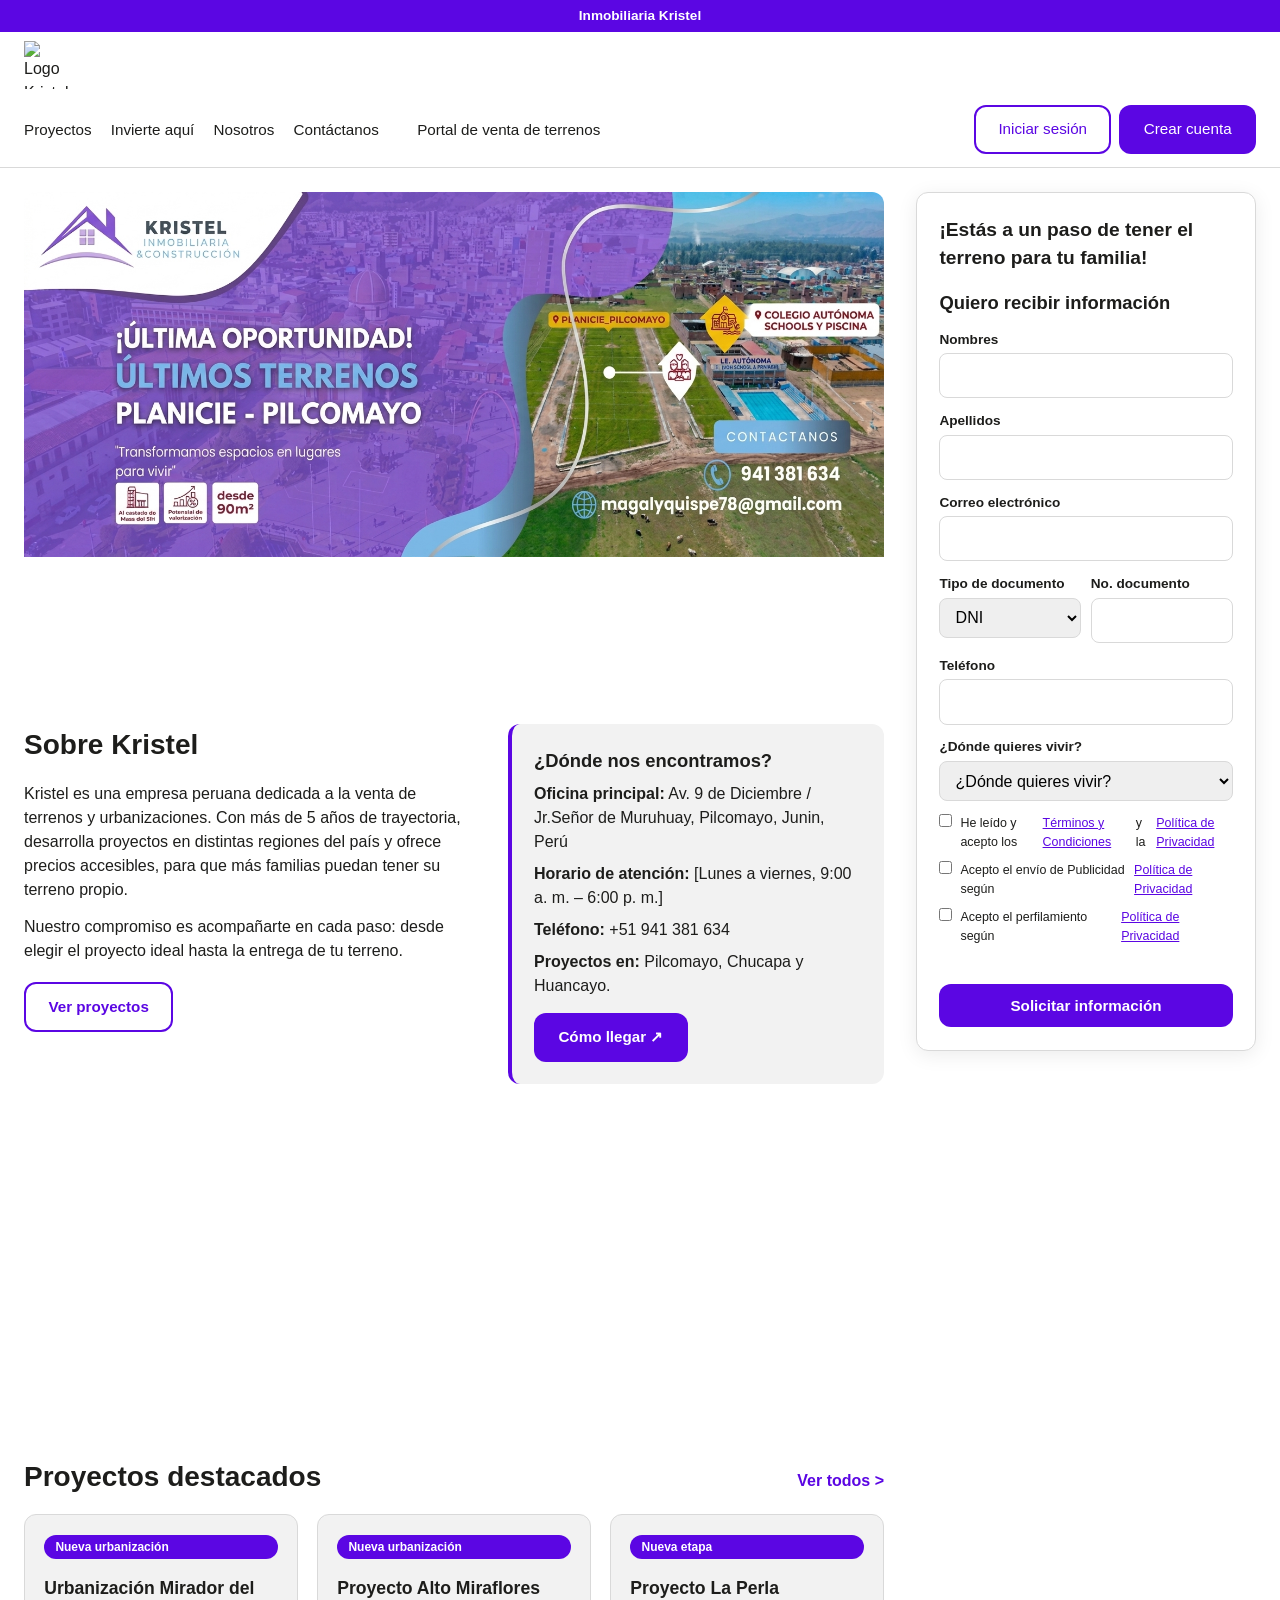
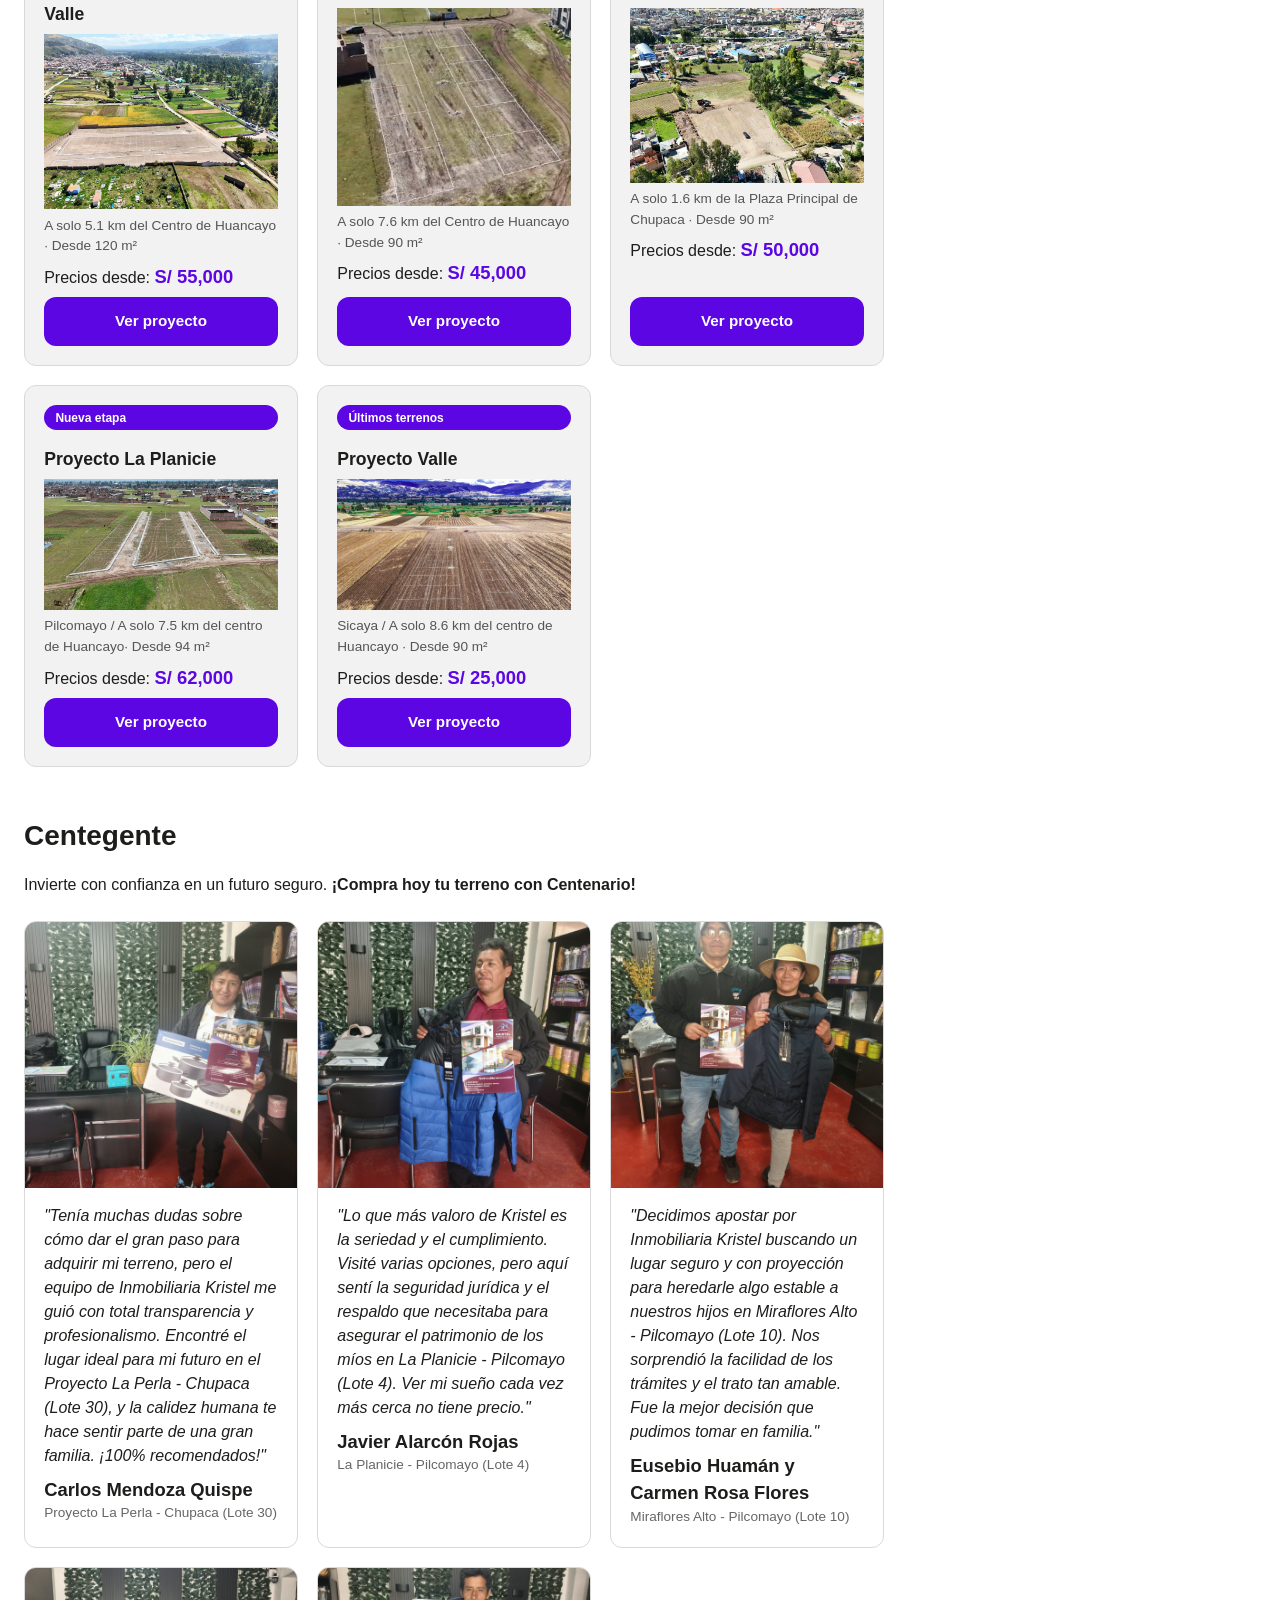
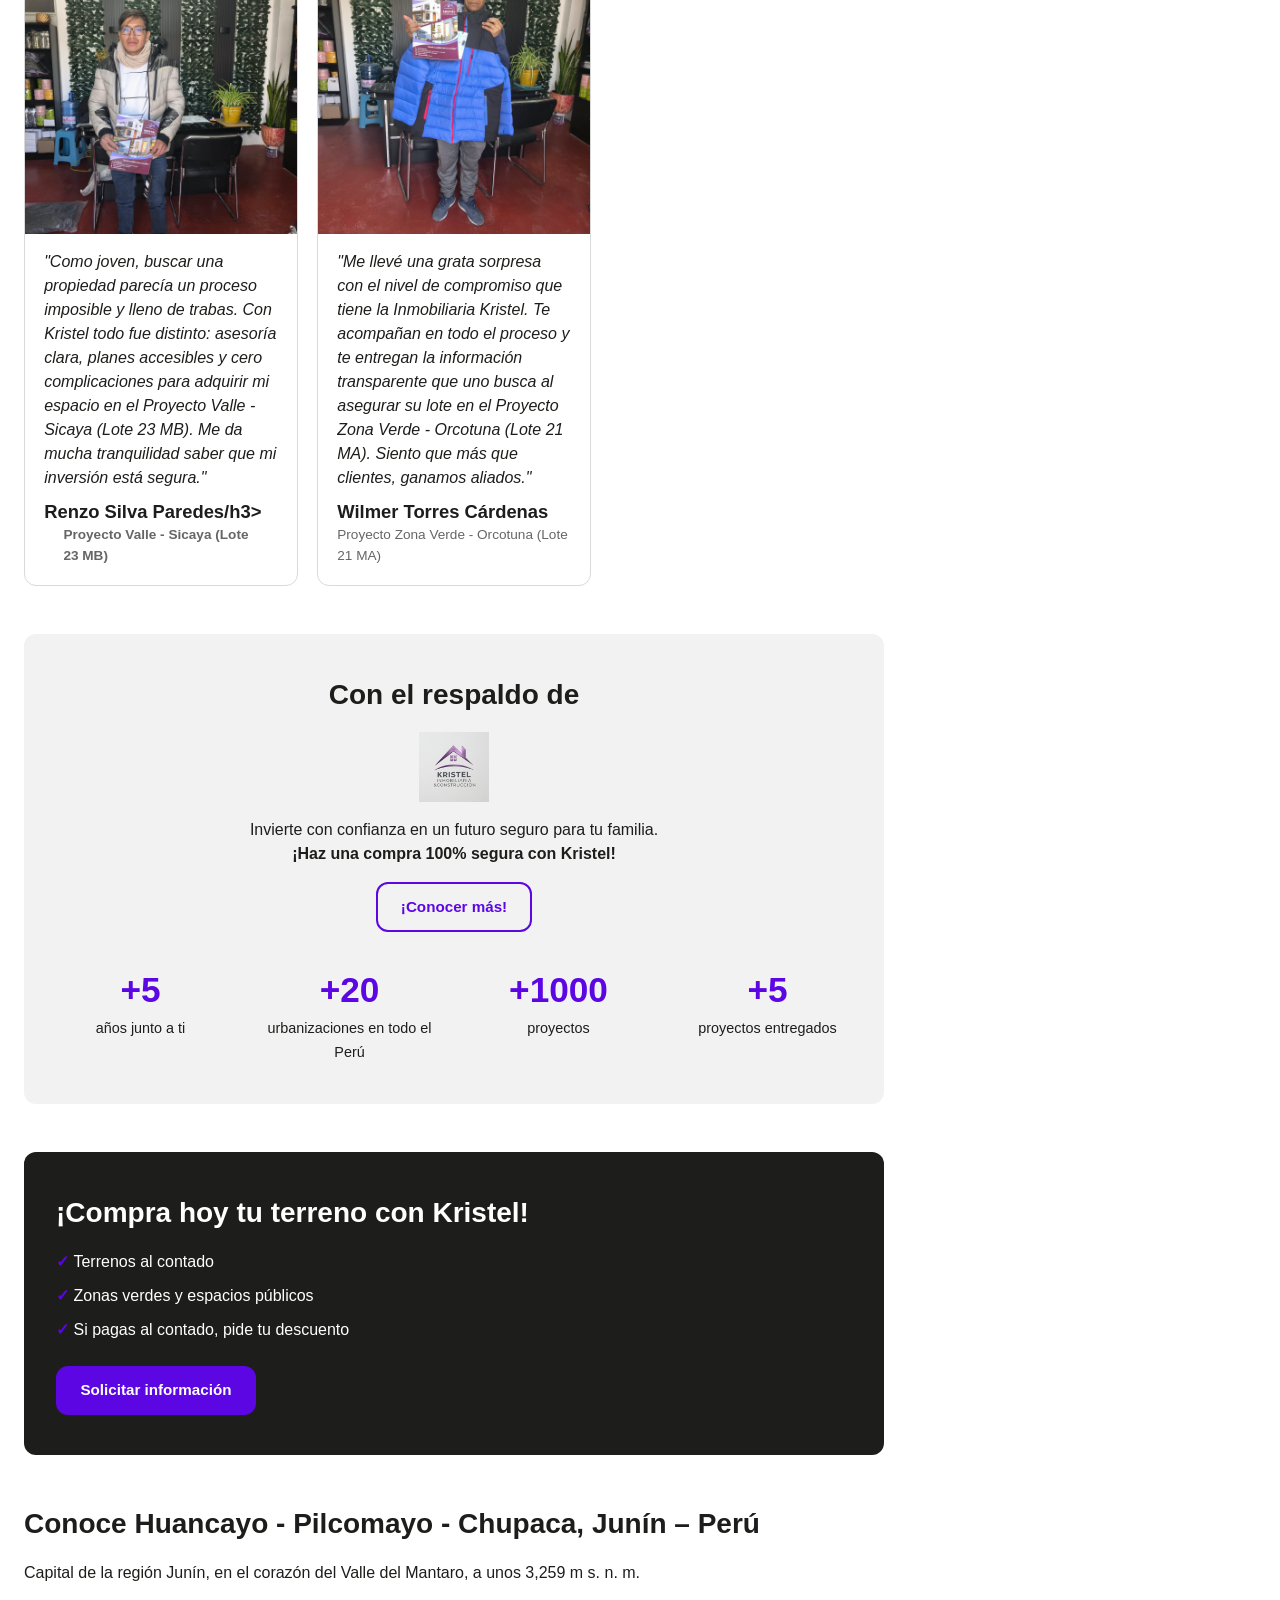
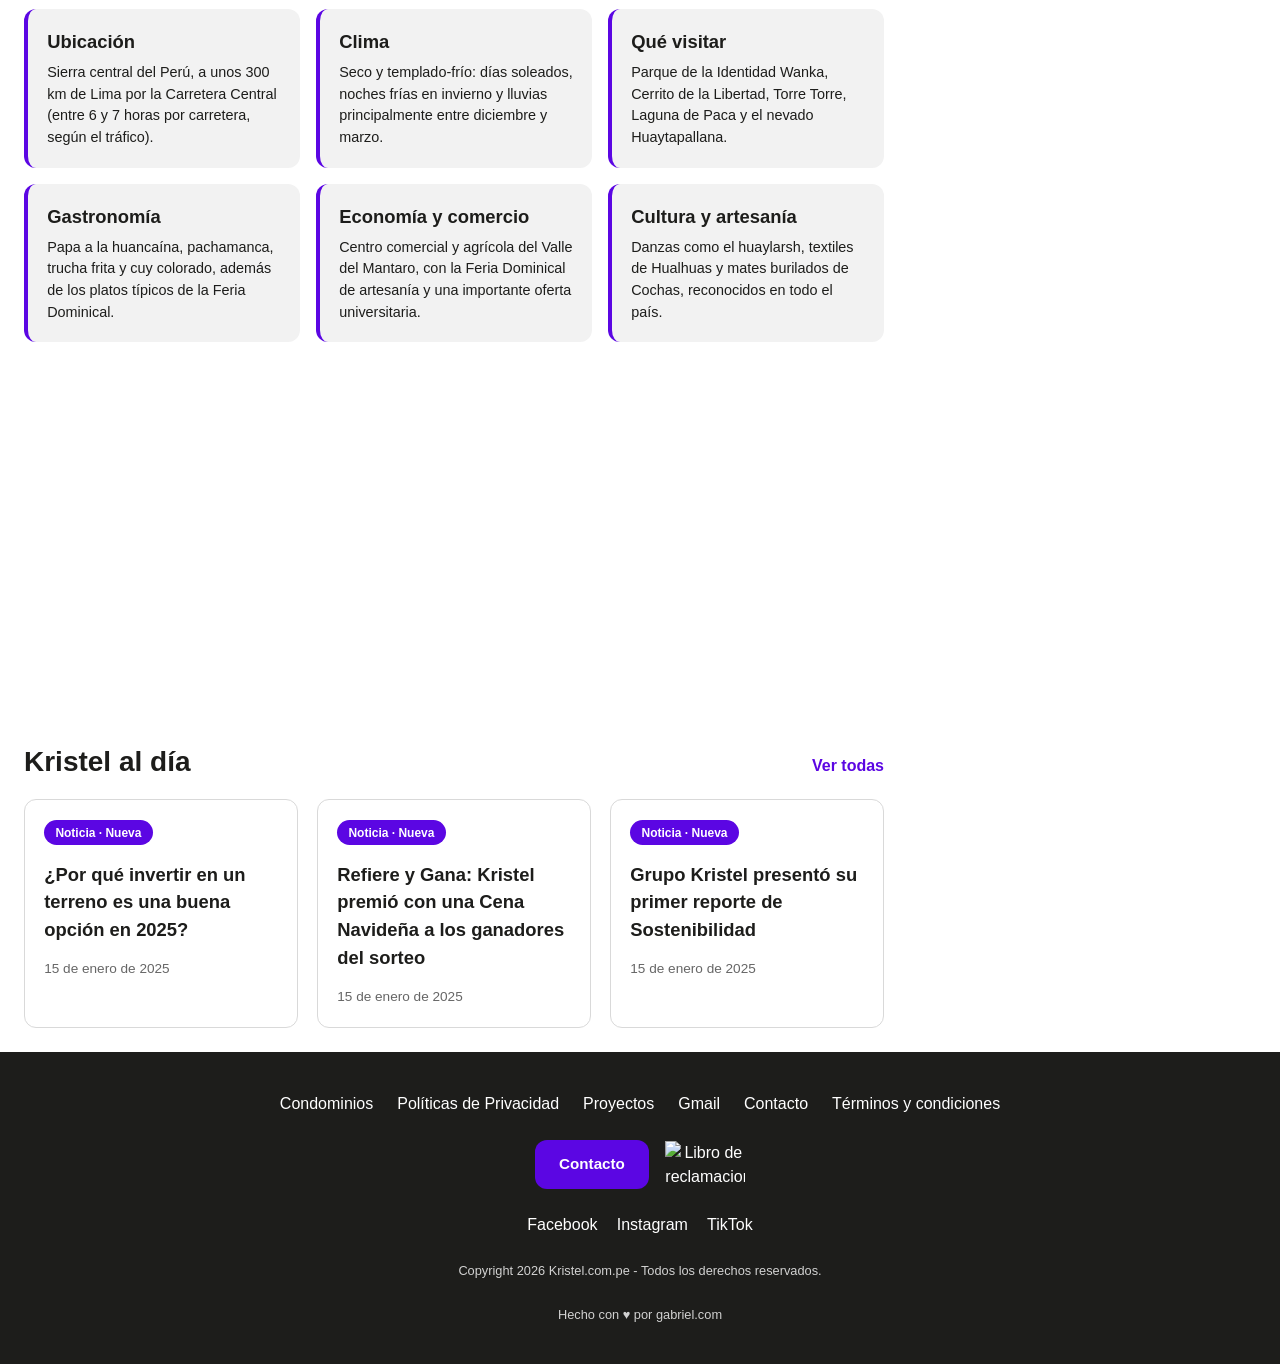
==== commit 6d271395: "Update image paths in index.html" ====
--- a/index.html
+++ b/index.html
@@ -24,7 +24,7 @@
 
     <!-- 1.2 Logo (clic lleva al inicio) -->
     <a class="logo" href="index.html">
-      <img src="Assets/Imagenes/logo.png" width="50" height="50" alt="Logo Kristel">
+      <img src="logo.png" width="50" height="50" alt="Logo Kristel">
     </a>
 
     <!-- ============================================================
@@ -72,13 +72,13 @@
            ======================================================== -->
       <section class="hero" aria-label="Banners principales">
         <article class="hero-slide">
-          <img src="Assets/Portada/Portada Principal.png" alt="Banner principal" width="50">
+          <img src="Portada Principal.png" alt="Banner principal" width="50">
         </article>
         <article class="hero-slide">
-          <img src="Assets/Portada/Portada 1.png" alt="Campaña internacional">
+          <img src="Portada 1.png" alt="Campaña internacional">
         </article>
         <article class="hero-slide">
-          <img src="Assets/Portada/Portada 2.png" alt="Laderas del Valle">
+          <img src="Portada 2.png" alt="Laderas del Valle">
         </article>
       </section>
 
@@ -140,7 +140,7 @@
           <article class="project-card">
             <span class="badge">Nueva urbanización</span> <!-- Etiqueta de color -->
             <h3 class="card-title">Urbanización Mirador del Valle</h3> <!-- Nombre -->
-            <img src="Assets/Imagenes/Urbanización Mirador del Valle.png" alt="Mapa 1">
+            <img src="Urbanización Mirador del Valle.png" alt="Mapa 1">
             <p class="card-meta">A solo 5.1 km del Centro de Huancayo · Desde 120 m²</p> <!-- Ubicación y área -->
             <p class="card-price">Precios desde: <strong>S/ 55,000</strong></p> <!-- Precio -->
             <a class="btn btn-primary" href="proyectos.html">Ver proyecto</a>
@@ -150,7 +150,7 @@
           <article class="project-card">
             <span class="badge">Nueva urbanización</span>
             <h3 class="card-title">Proyecto Alto Miraflores</h3>
-            <img src="Assets/Imagenes/Proyecto Alto Miraflores.png" alt="Mapa 2">
+            <img src="Proyecto Alto Miraflores.png" alt="Mapa 2">
             <p class="card-meta">A solo 7.6 km del Centro de Huancayo · Desde 90 m²</p>
             <p class="card-price">Precios desde: <strong>S/ 45,000</strong></p>
             <a class="btn btn-primary" href="proyectos.html">Ver proyecto</a>
@@ -160,7 +160,7 @@
           <article class="project-card">
             <span class="badge">Nueva etapa</span>
             <h3 class="card-title">Proyecto La Perla</h3>
-            <img src="Assets/Imagenes/Proyecto La Perla.png" alt="Mapa 3">
+            <img src="Proyecto La Perla.png" alt="Mapa 3">
             <p class="card-meta">A solo 1.6 km de la Plaza Principal de Chupaca · Desde 90 m²</p>
             <p class="card-price">Precios desde: <strong>S/ 50,000</strong></p>
             <a class="btn btn-primary" href="proyectos.html">Ver proyecto</a>
@@ -170,7 +170,7 @@
           <article class="project-card">
             <span class="badge">Nueva etapa</span>
             <h3 class="card-title">Proyecto La Planicie</h3>
-            <img src="Assets/Imagenes/Proyecto La Planicie.png" alt="Mapa 4">
+            <img src="Proyecto La Planicie.png" alt="Mapa 4">
             <p class="card-meta">Pilcomayo / A solo 7.5 km del centro de Huancayo· Desde 94 m²</p>
             <p class="card-price">Precios desde: <strong>S/ 62,000</strong></p>
             <a class="btn btn-primary" href="proyectos.html">Ver proyecto</a>
@@ -180,7 +180,7 @@
           <article class="project-card">
             <span class="badge">Últimos terrenos</span>
             <h3 class="card-title">Proyecto Valle</h3>
-            <img src="Assets/Imagenes/Proyecto Valle.png" alt="Mapa 5">
+            <img src="Proyecto Valle.png" alt="Mapa 5">
             <p class="card-meta">Sicaya / A solo 8.6 km del centro de Huancayo · Desde 90 m²</p>
             <p class="card-price">Precios desde: <strong>S/ 25,000</strong></p>
             <a class="btn btn-primary" href="proyectos.html">Ver proyecto</a>
@@ -203,7 +203,7 @@
         <div class="testimonials-grid">
 
           <article class="testimonial">
-            <img src="Assets/Imagenes/Cliente1.png" alt="Entrega de terrenos Casablanca">
+            <img src="Cliente1.png" alt="Entrega de terrenos Casablanca">
             <blockquote class="quote">"Tenía muchas dudas sobre cómo dar el gran paso para adquirir mi terreno, pero el
               equipo de Inmobiliaria Kristel me guió con total transparencia y profesionalismo. Encontré el lugar ideal
               para mi futuro en el Proyecto La Perla - Chupaca (Lote 30), y la calidez humana te hace sentir parte de
@@ -213,7 +213,7 @@
           </article>
 
           <article class="testimonial">
-            <img src="Assets/Imagenes/Cliente2.png" alt="Entrega de terrenos Valle Real">
+            <img src="Cliente2.png" alt="Entrega de terrenos Valle Real">
             <blockquote class="quote">"Lo que más valoro de Kristel es la seriedad y el cumplimiento. Visité varias
               opciones, pero aquí sentí la seguridad jurídica y el respaldo que necesitaba para asegurar el patrimonio
               de los míos en La Planicie - Pilcomayo (Lote 4). Ver mi sueño cada vez más cerca no tiene precio."
@@ -223,7 +223,7 @@
           </article>
 
           <article class="testimonial">
-            <img src="Assets/Imagenes/Cliente3.png" alt="Atilio Luque">
+            <img src="Cliente3.png" alt="Atilio Luque">
             <blockquote class="quote">"Decidimos apostar por Inmobiliaria Kristel buscando un lugar seguro y con
               proyección para heredarle algo estable a nuestros hijos en Miraflores Alto - Pilcomayo (Lote 10). Nos
               sorprendió la facilidad de los trámites y el trato tan amable. Fue la mejor decisión que pudimos tomar en
@@ -233,7 +233,7 @@
           </article>
 
           <article class="testimonial">
-            <img src="Assets/Imagenes/Cliente4.png" alt="Hemilda Castañeda">
+            <img src="Cliente4.png" alt="Hemilda Castañeda">
             <blockquote class="quote">"Como joven, buscar una propiedad parecía un proceso imposible y lleno de trabas.
               Con Kristel todo fue distinto: asesoría clara, planes accesibles y cero complicaciones para adquirir mi
               espacio en el Proyecto Valle - Sicaya (Lote 23 MB). Me da mucha tranquilidad saber que mi inversión está
@@ -243,7 +243,7 @@
           </article>
 
           <article class="testimonial">
-            <img src="Assets/Imagenes/Cliente5.png" alt="Karina Moscol">
+            <img src="Cliente5.png" alt="Karina Moscol">
             <blockquote class="quote">"Me llevé una grata sorpresa con el nivel de compromiso que tiene la Inmobiliaria
               Kristel. Te acompañan en todo el proceso y te entregan la información transparente que uno busca al
               asegurar su lote en el Proyecto Zona Verde - Orcotuna (Lote 21 MA). Siento que más que clientes, ganamos
@@ -263,7 +263,7 @@
            ======================================================== -->
       <section class="backing">
         <h2>Con el respaldo de</h2>
-        <img class="backing-logo" src="Assets/Imagenes/Logo.png" alt="Inmobiliaria Kristel">
+        <img class="backing-logo" src="Logo.png" alt="Inmobiliaria Kristel">
         <p>Invierte con confianza en un futuro seguro para tu familia.<br>
           <strong>¡Haz una compra 100% segura con Kristel!</strong>
         </p>
@@ -515,4 +515,4 @@
   <script src="app.js"></script>
 </body>
 
-</html>+</html>
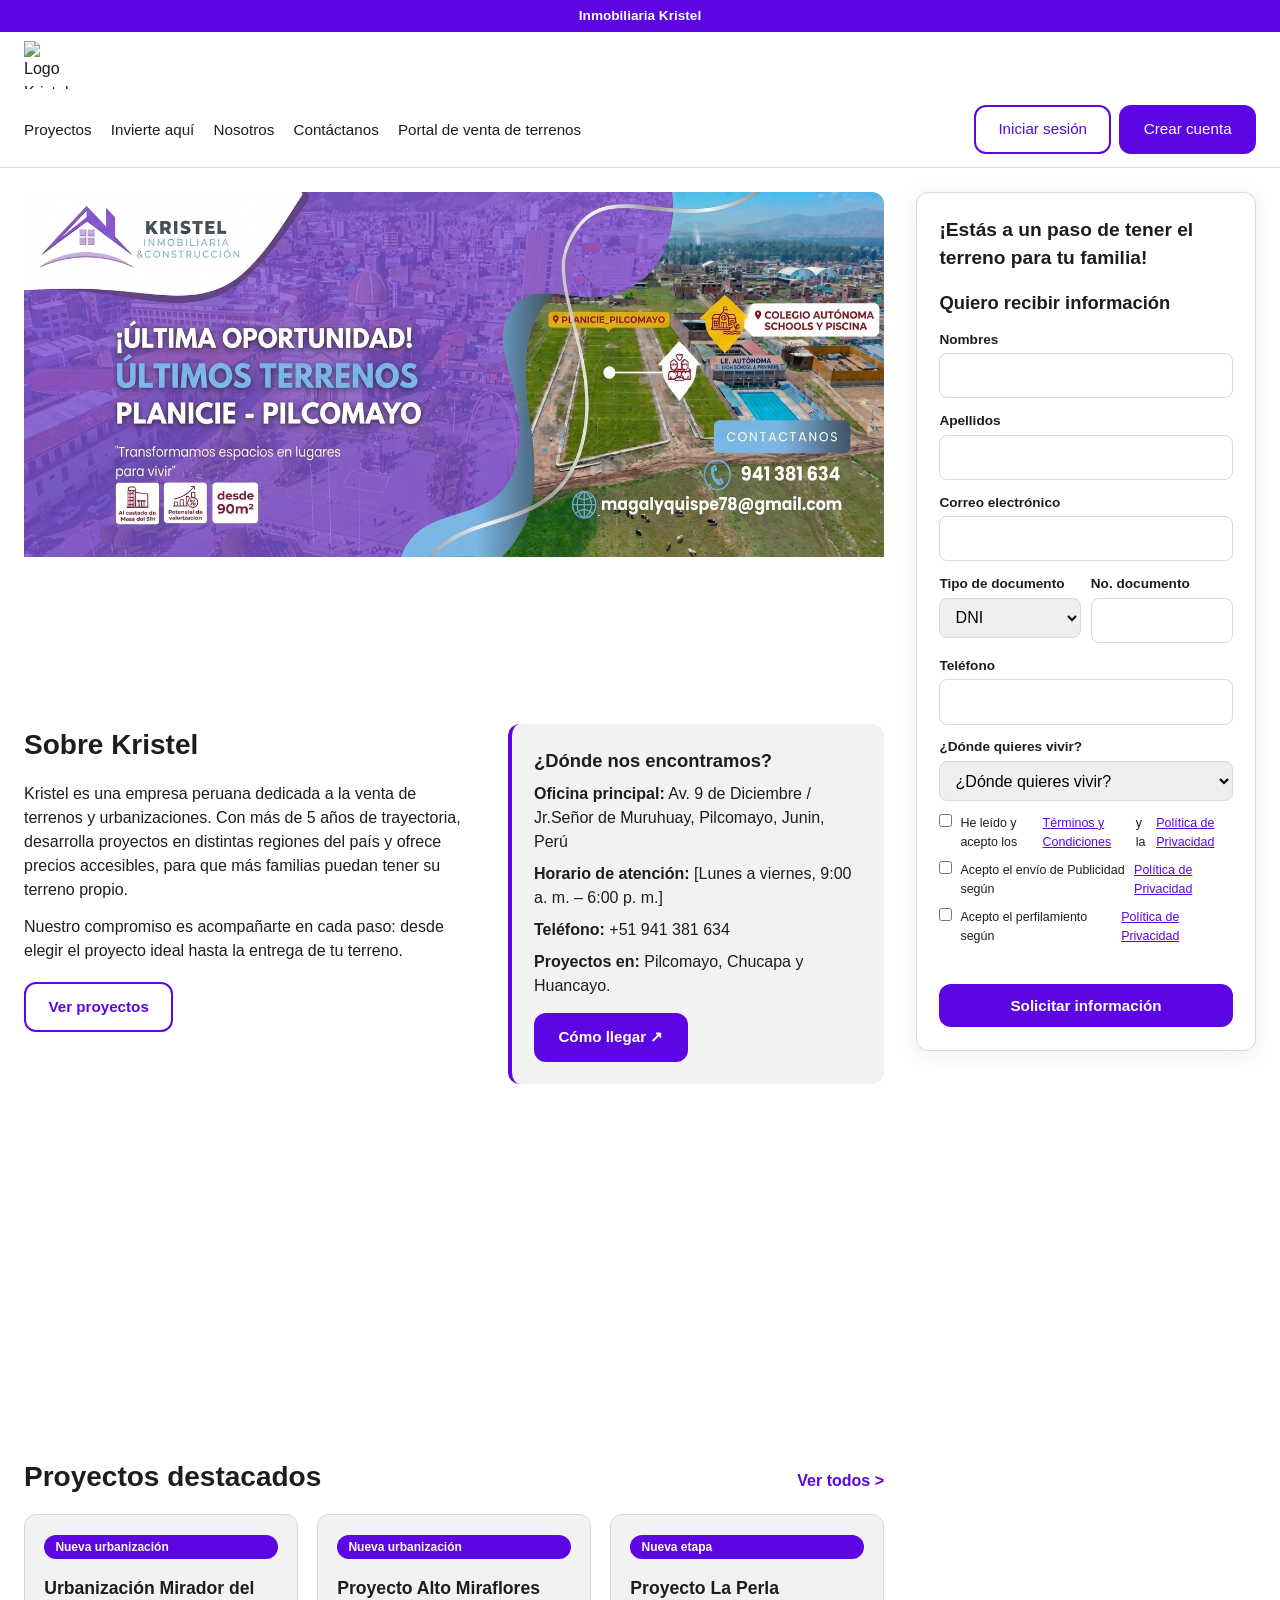
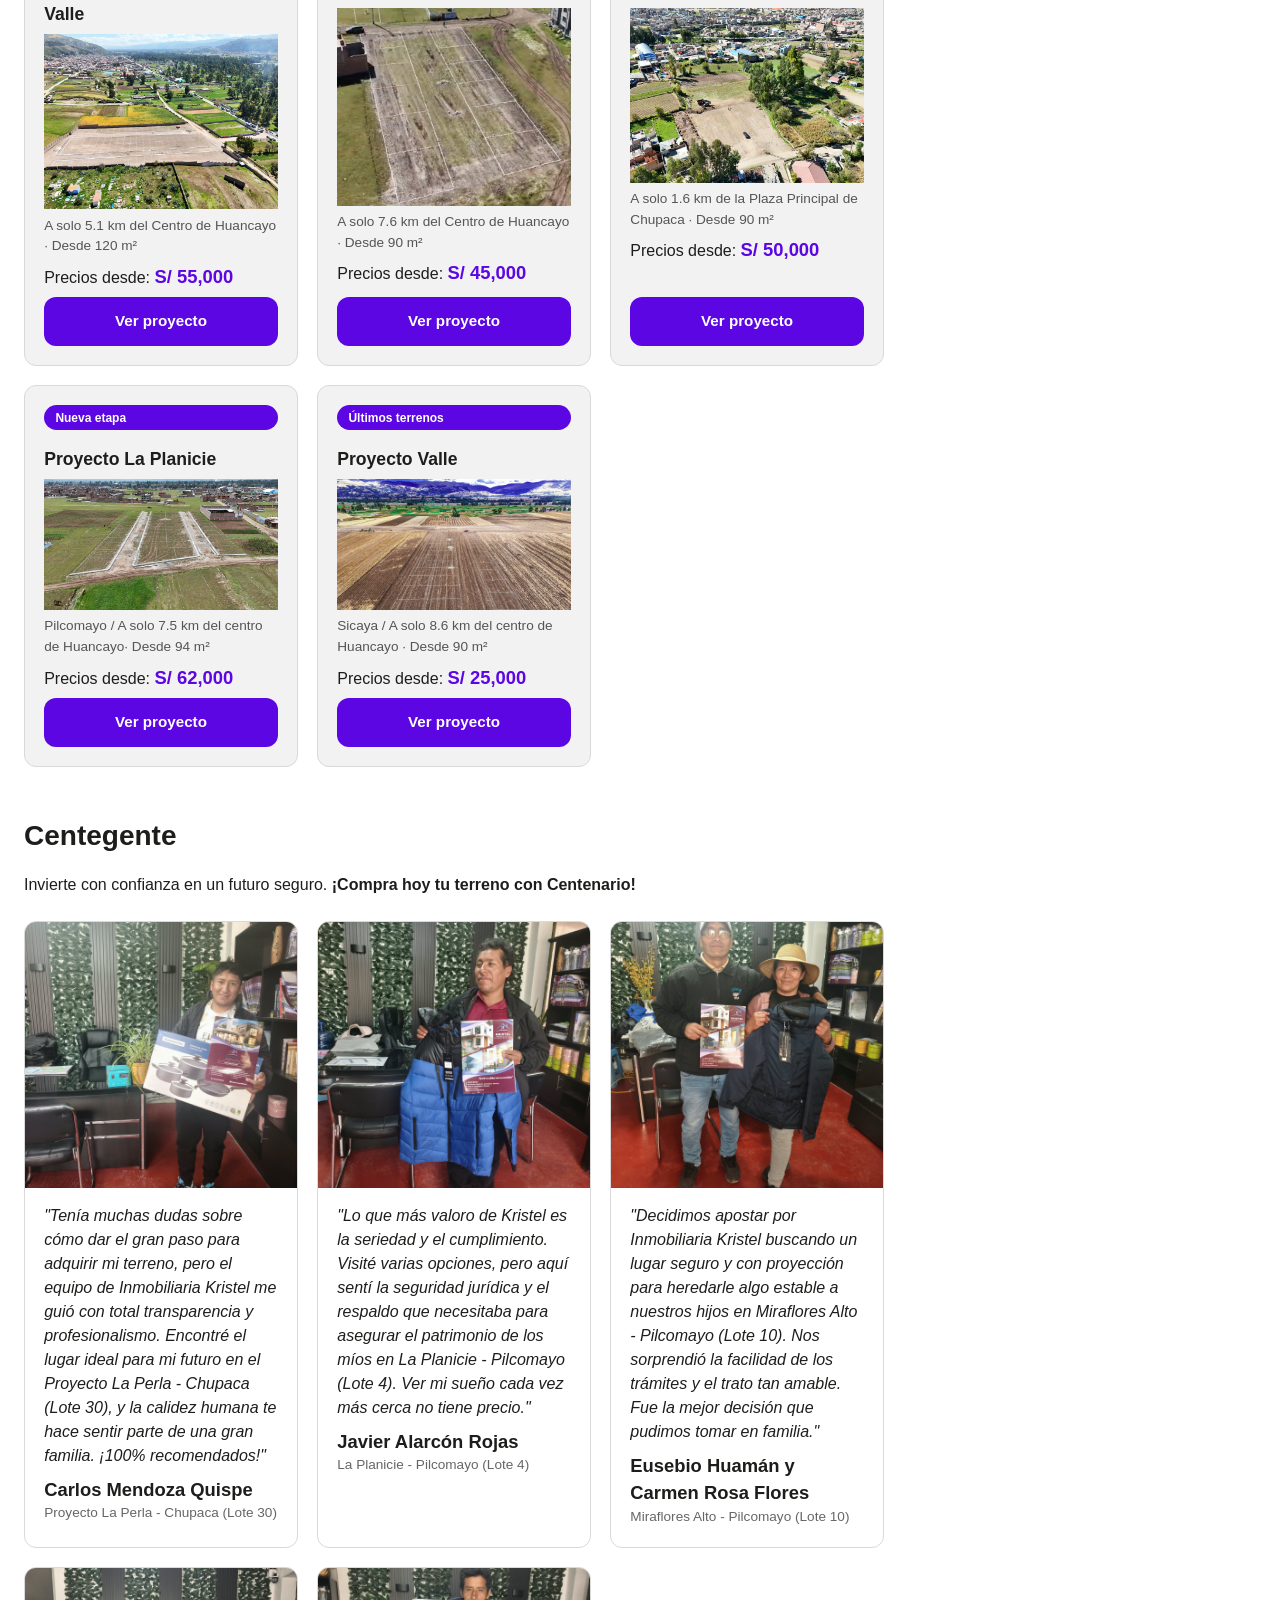
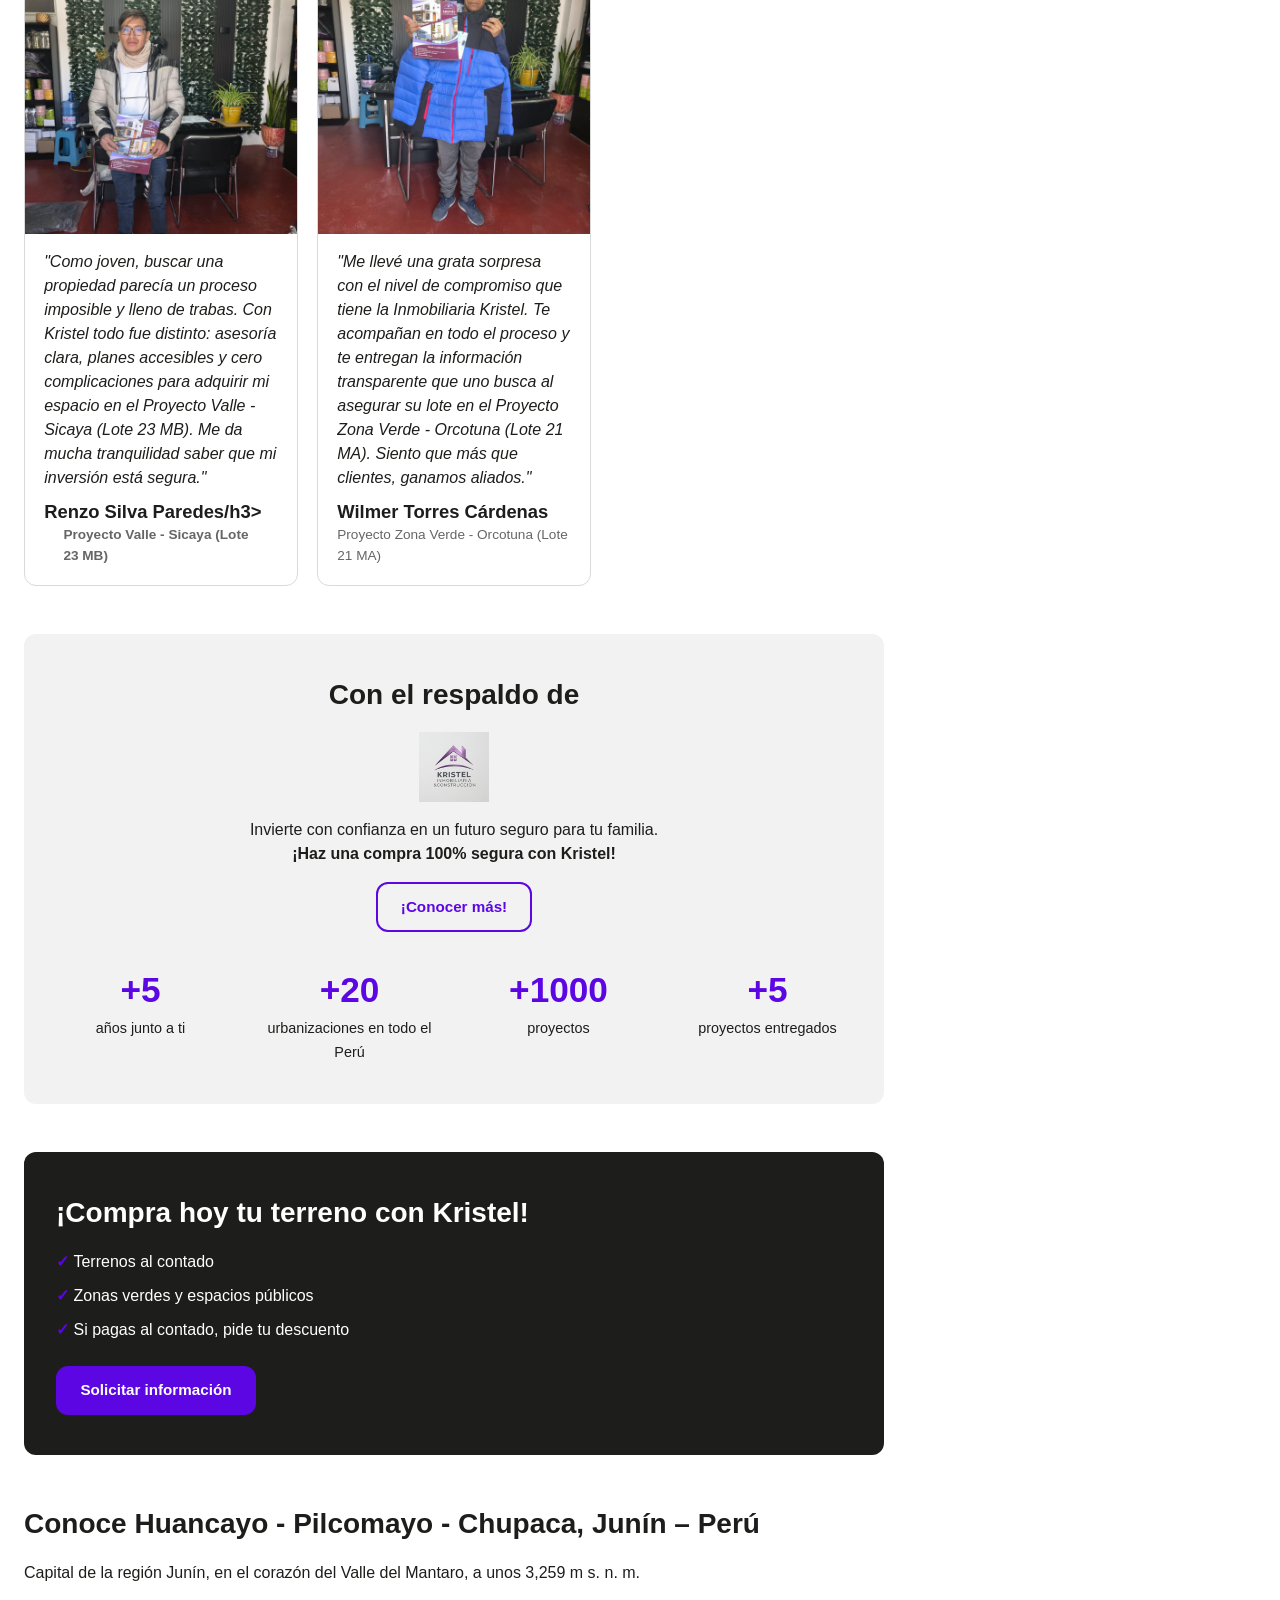
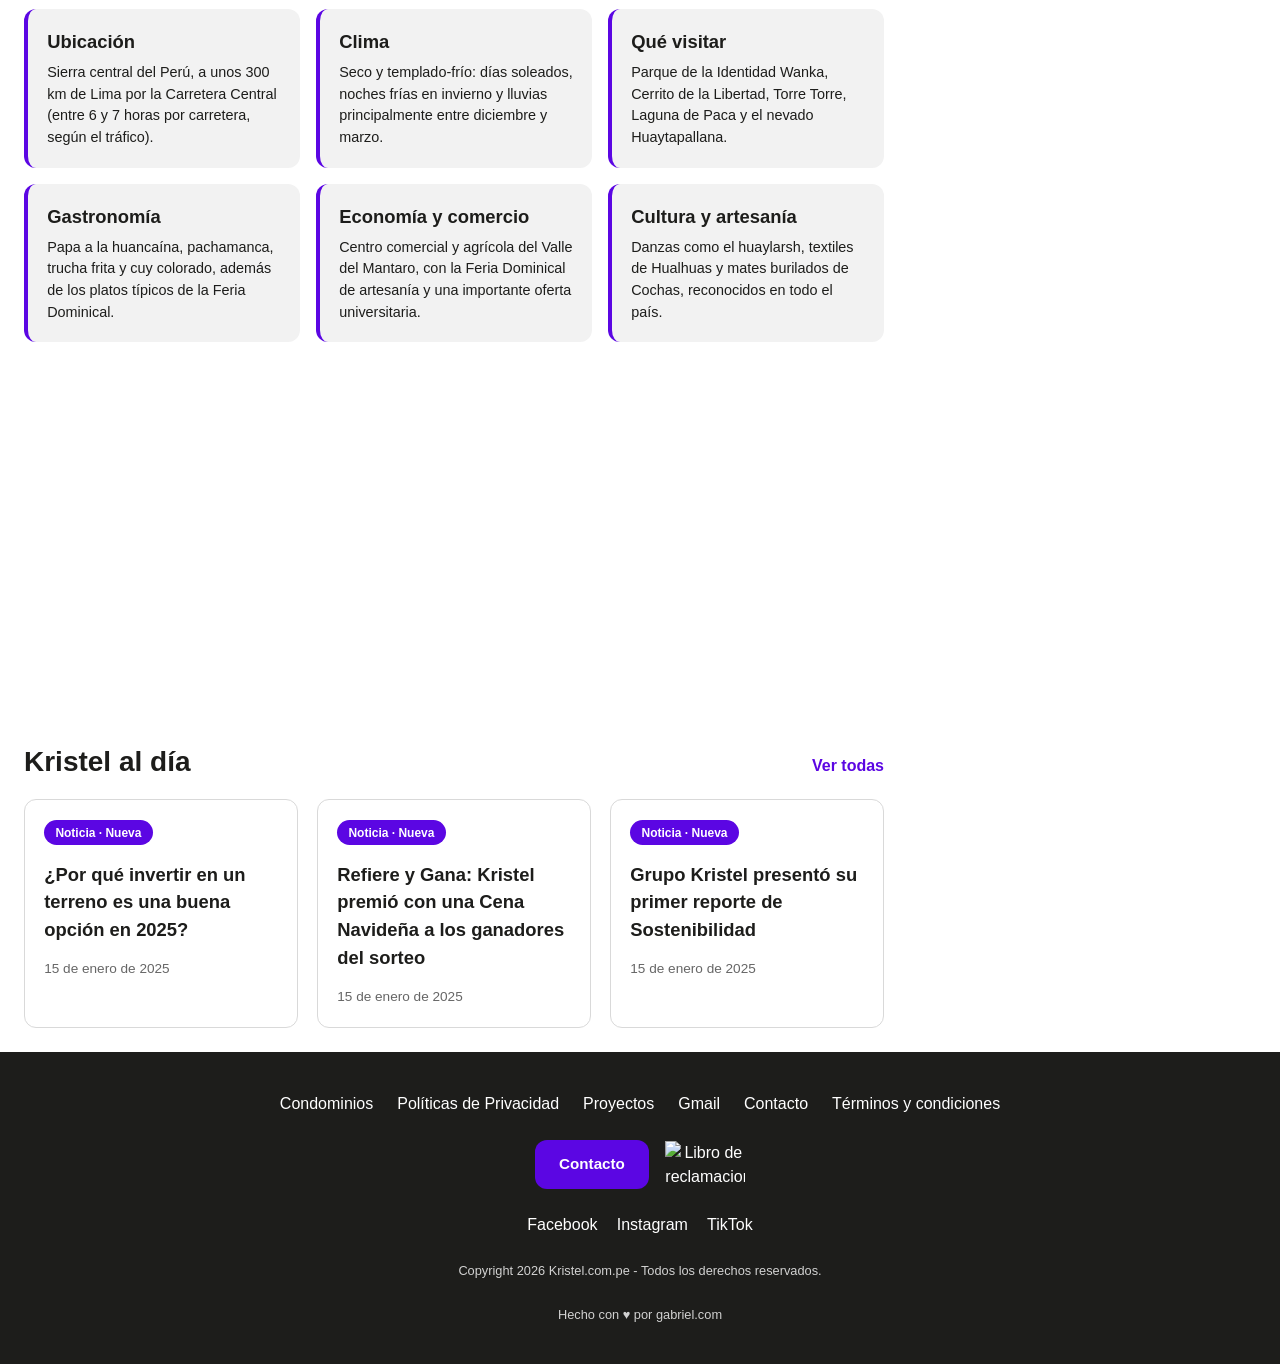
==== commit 1b432b9b: "Update navigation links in index.html" ====
--- a/index.html
+++ b/index.html
@@ -35,10 +35,9 @@
     <nav class="main-nav" aria-label="Menú principal">
       <ul>
         <li><a href="proyectos.html">Proyectos</a></li>
-        <li><a href="/invierte-aqui/">Invierte aquí</a></li>
-        <li><a href="/nosotros/">Nosotros</a></li>
-        <li><a href="/contacto/">Contáctanos</a></li>
-        <li><a href="/transparencia/"></a></li>
+        <li><a href="#">Invierte aquí</a></li>
+        <li><a href="#">Nosotros</a></li>
+        <li><a href="#">Contáctanos</a></li>
         <li><a href="#">Portal de venta de terrenos</a></li>
       </ul>
 
